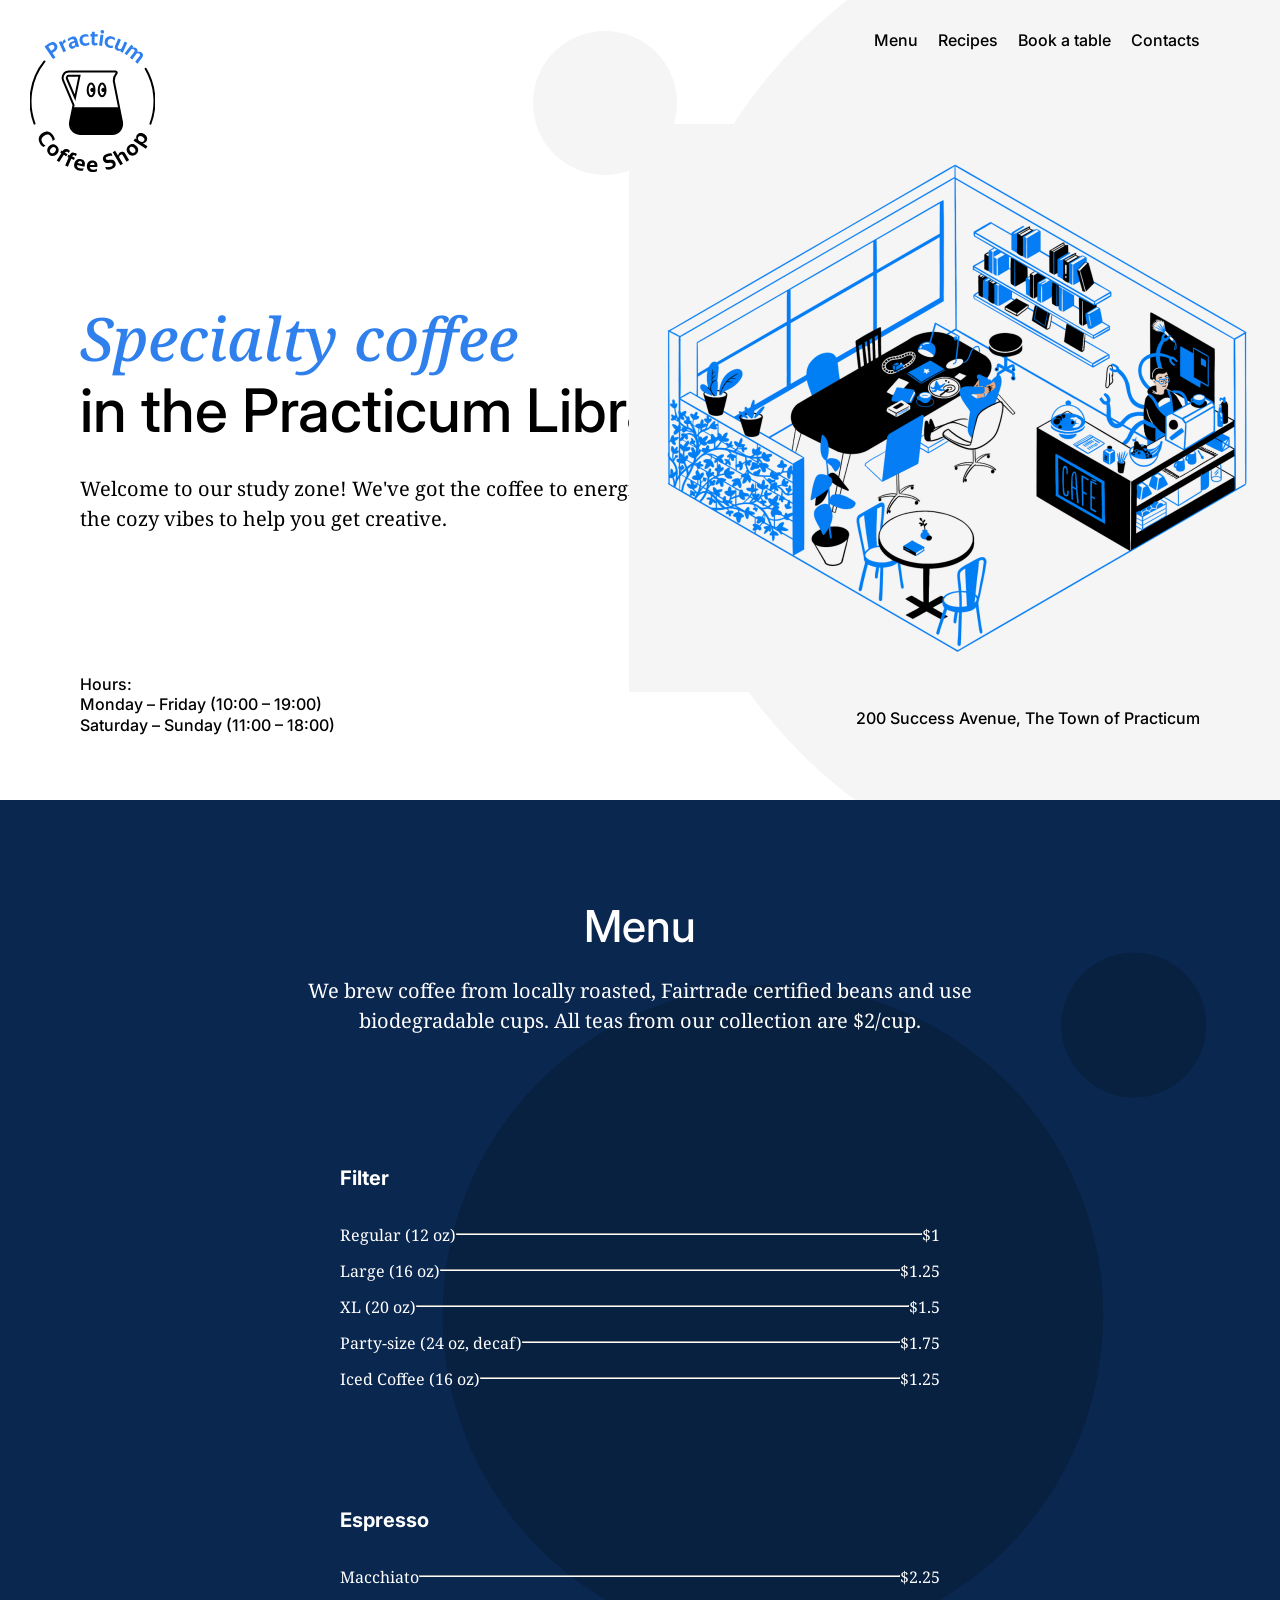
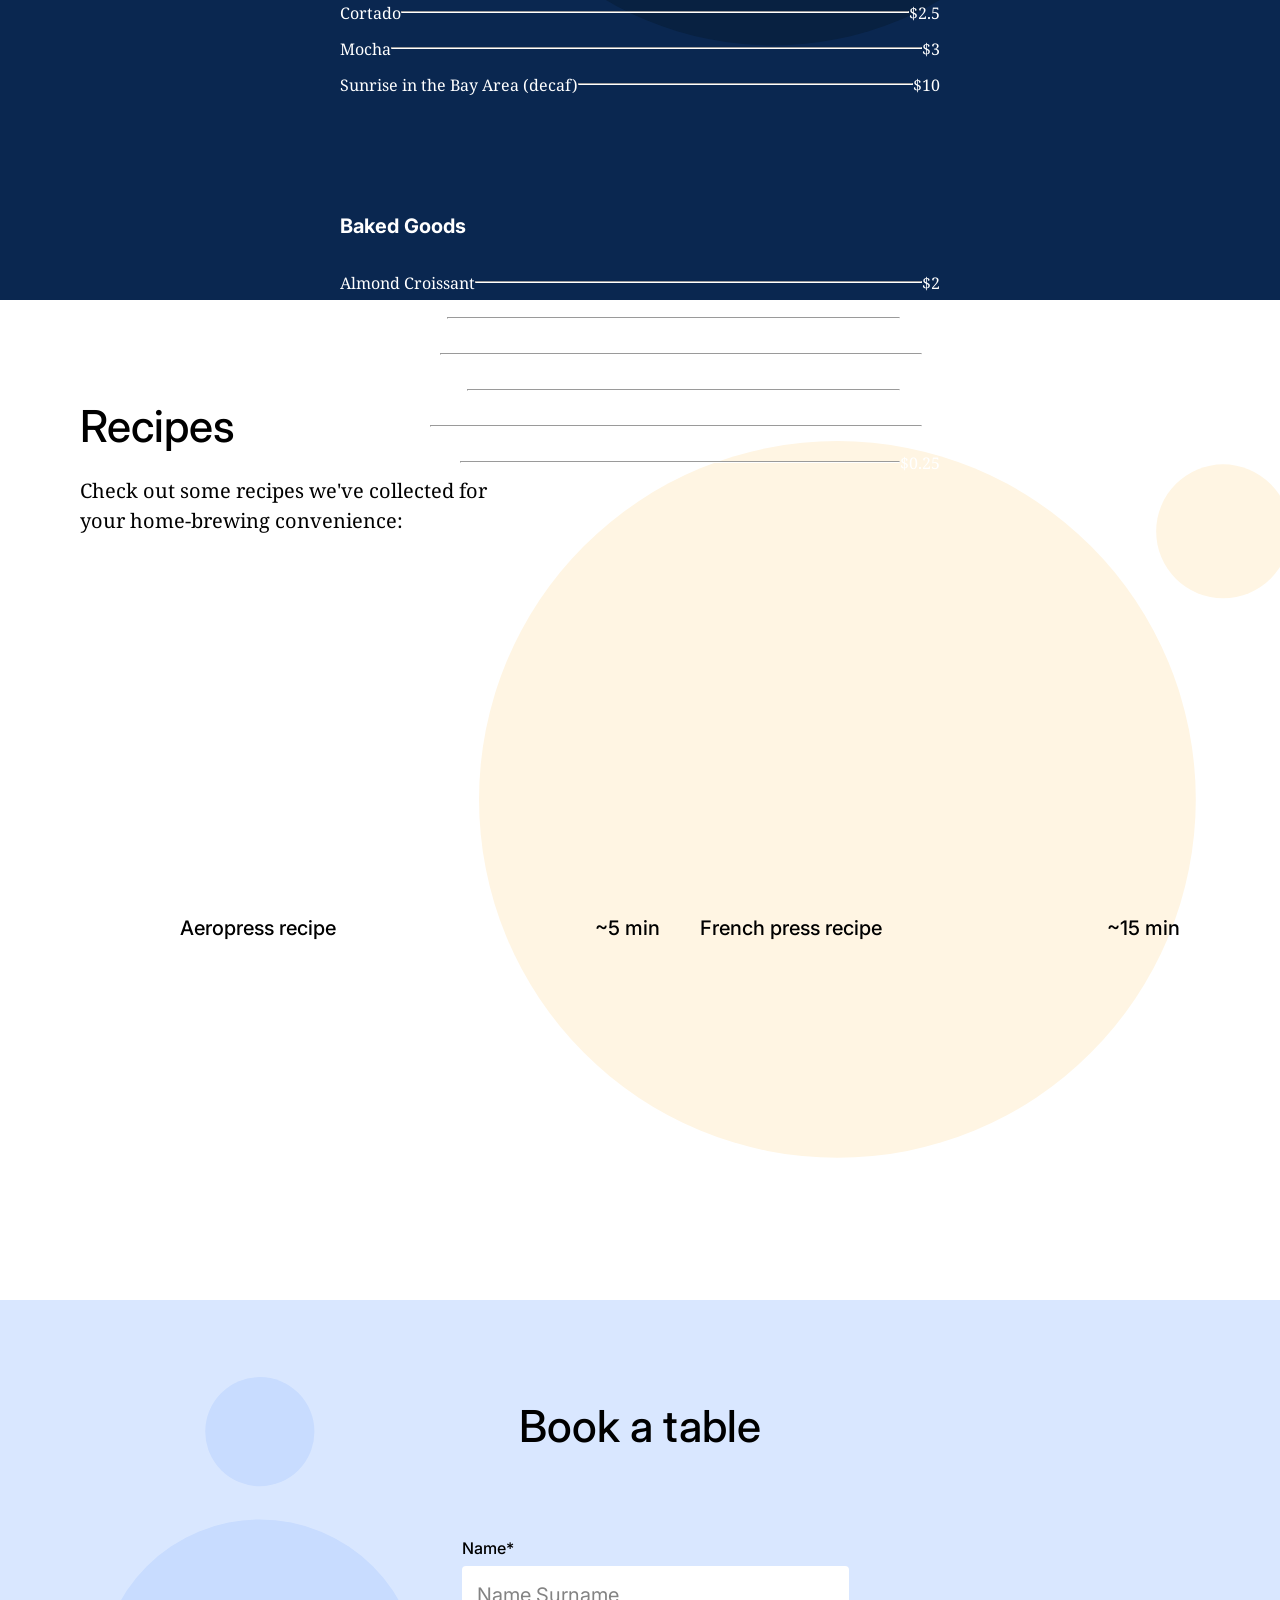
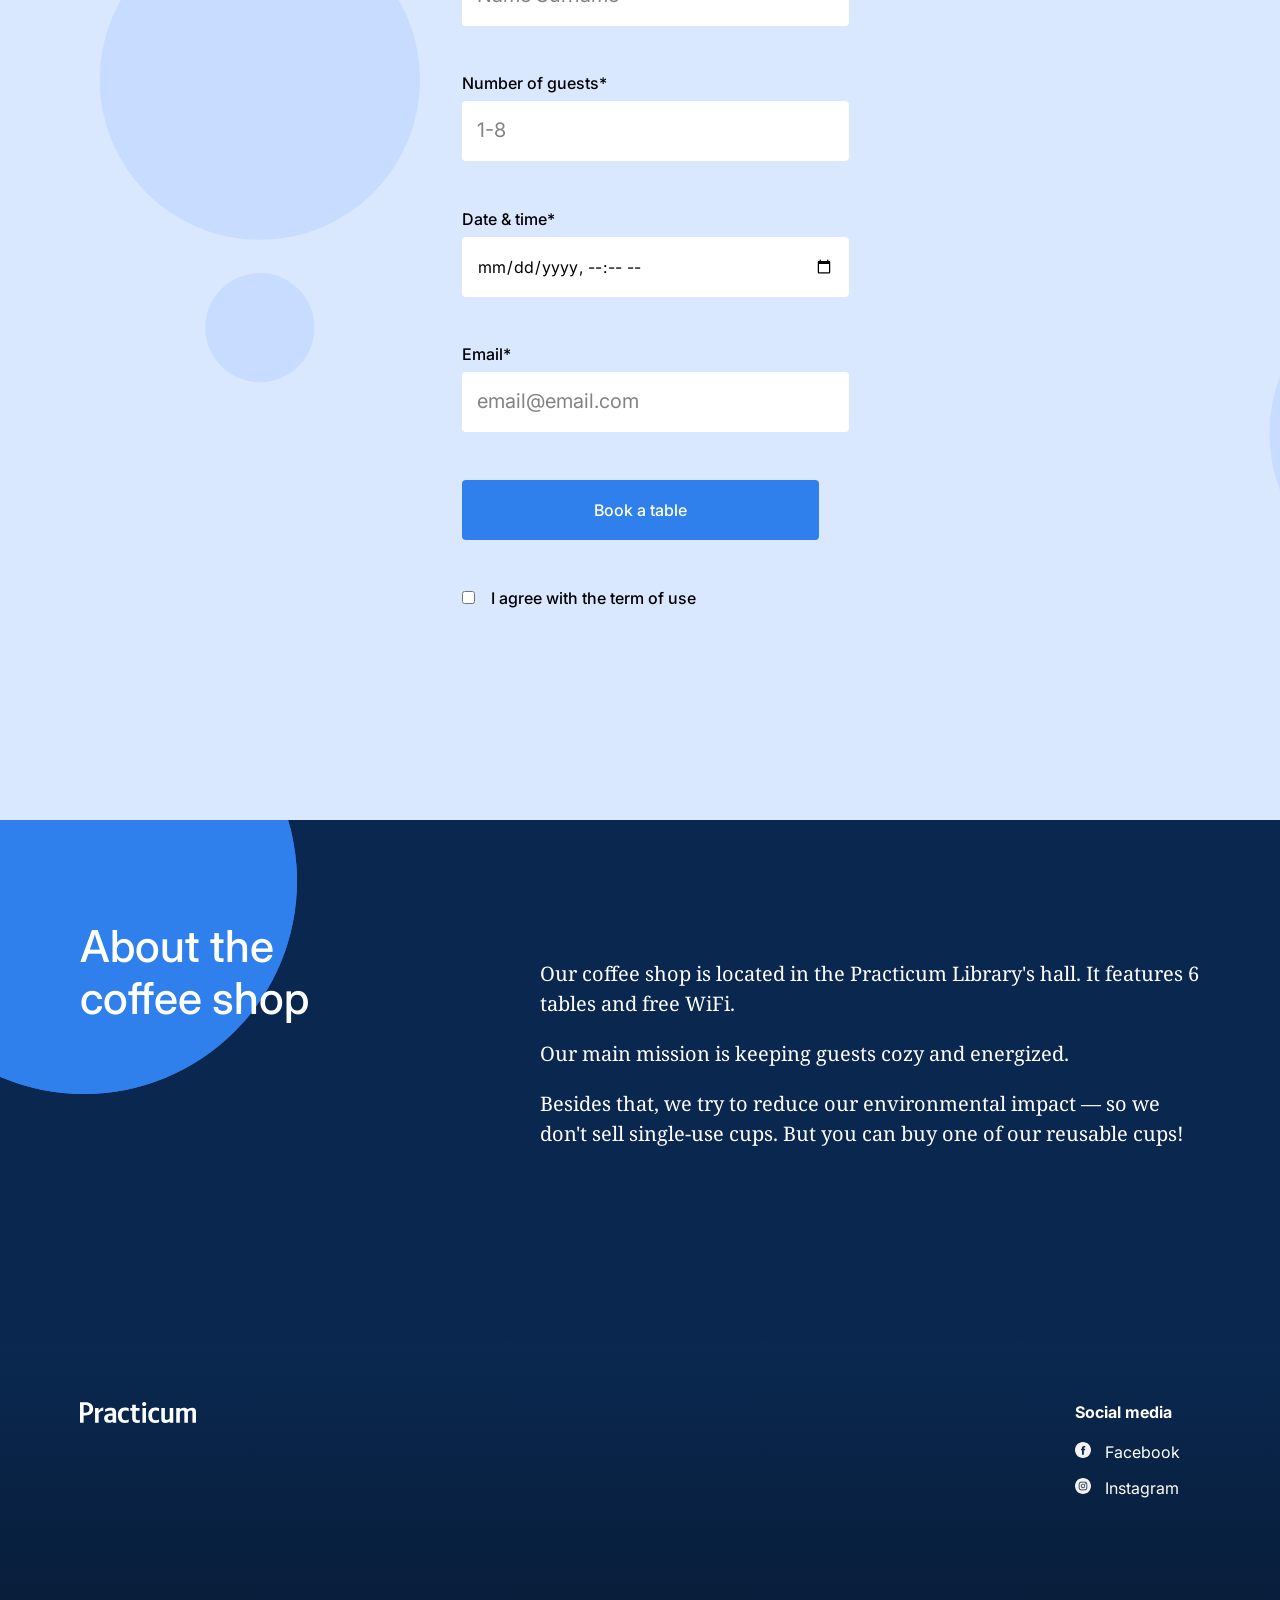
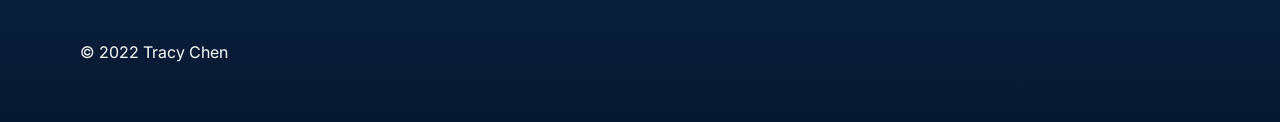
==== index.html @ e8cf5a83 "Re-aligned block elements" ====
<!DOCTYPE html>
<html lang="en">
    <head>
        <meta charset="UTF-8">
        <meta name="viewport" content="width=device-width, initial-scale=1.0">
        <meta name="description" content="">
        <meta name="author" content="Tracy Chen">
        <meta name="keywords" content="Coffee, Buy, Recipes, Menu, Booking">
        <title>Practicum Coffee Shop</title>
        <link rel="stylesheet" href="./pages/index.css">
        <link rel="favicon" href="./favicon.ico">
        <link rel="preconnect" href="https://fonts.googleapis.com"> 
        <link rel="preconnect" href="https://fonts.gstatic.com" crossorigin> 
        <link rel="stylesheet" href="https://fonts.googleapis.com/css2?family=Inter&display=swap">
        <link rel="stylesheet" href="https://fonts.googleapis.com/css2?family=Inter:wght@400;500&display=swap">
        <link rel="stylesheet" href="https://fonts.googleapis.com/css2?family=Inter:wght@400;500;700&display=swap">
        <link rel="stylesheet" href="https://fonts.googleapis.com/css2?family=Inter:wght@400;500;700&family=Noto+Serif&display=swap">
    </head>

    <body>
        <div class="page">
            <header class="header">
                <img
                  src="./images/logo_coffee_shop.svg"
                  alt="Practicum Coffee Shop Logo"
                  class="logo"
                >
                <nav class="nav">
                    <ul class="nav__links">
                        <li>
                            <a class="nav__link" href="#menu-section">Menu</a>
                        </li>
                        <li>
                            <a class="nav__link" href="#recipes-section">Recipes</a>
                        </li>
                        <li>
                            <a class="nav__link" href="#booking-section">Book a table</a>
                        </li>
                        <li>
                            <a class="nav__link" href="#contacts-section">Contacts</a>
                        </li>
                    </ul>
                </nav>
                <h1 class="header__title">
                    <span class="header__span-accent">Specialty coffee</span>
                    in the Practicum Library
                </h1>
                <p class="header__description">Welcome to our study zone! We've got the coffee to energize you and the cozy vibes to help you get creative.
                </p>
                <img
                  src="./images/inside_coffee_shop.png"
                  alt="Illustration 'Inside Coffee Shop'"
                  class="header__image"
                >
                <div class="header__paragraphs">
                    <div class="header__paragraph header__paragraph_content_hours">
                        <p>Hours:</p>
                        <p>Monday – Friday (10:00 – 19:00)</p>
                        <p>Saturday – Sunday (11:00 – 18:00)</p>
                    </div>
                    <div class="header__paragraph header__paragraph_content_address">
                        <p>
                            200 Success Avenue, The Town of Practicum
                        </p>
                    </div>
                </div>
            </header>

            <main class="content">
                <section class="menu" id="menu-section">
                    <div class="menu__title">
                        Menu
                    </div>
                    <div class="menu__subtitle">
                        We brew coffee from locally roasted, Fairtrade certified beans and use biodegradable cups. 
                        All teas from our collection are $2/cup.
                    </div>
                    <div class="menu__cards">
                        <div class="card">
                            <h4 class="card__title">Filter</h4>
                            <ul>
                                <li class="card__list-item">Regular (12 oz)<hr class="card__list-divider">$1</li>
                                <li class="card__list-item">Large (16 oz) <hr class="card__list-divider"> $1.25</li>
                                <li class="card__list-item">XL (20 oz) <hr class="card__list-divider"> $1.5</li>
                                <li class="card__list-item">Party-size (24 oz, decaf) <hr class="card__list-divider"> $1.75</li>
                                <li class="card__list-item">Iced Coffee (16 oz) <hr class="card__list-divider"> $1.25</li>
                            </ul>
                        </div>
                        <div class="card">
                            <div class="card__title">Espresso</div>
                            <ul>
                                <li class="card__list-item">Macchiato <hr class="card__list-divider"> $2.25</li>
                                <li class="card__list-item">Cortado <hr class="card__list-divider"> $2.5</li>
                                <li class="card__list-item">Mocha <hr class="card__list-divider"> $3</li>
                                <li class="card__list-item">Sunrise in the Bay Area (decaf) <hr class="card__list-divider"> $10</li>
                            </ul>
                        </div>
                        <div class="card">
                            <div class="card__title">Baked Goods</div>
                            <ul>
                                <li class="card__list-item">Almond Croissant <hr class="card__list-divider"> $2</li>
                                <li class="card__list-item">Banana Bread <hr class="card__list-divider"> $1.75</li>
                                <li class="card__list-item">Key Lime Pie <hr class="card__list-divider"> $3</li>
                                <li class="card__list-item">Blue Velvet Cake <hr class="card__list-divider"> $3.75</li>
                                <li class="card__list-item">Web Cookie <hr class="card__list-divider"> $2</li>
                                <li class="card__list-item">Fresh Bug’uette <hr class="card__list-divider"> $0.25</li>
                            </ul>
                        </div>
                    </div>
                </section>

                <section class="recipes" id="recipes-section">
                    <div class="recipes__title">
                        Recipes
                    </div>
                    <div class="recipes__subtitle">
                        Check out some recipes we've collected for your home-brewing convenience:
                    </div>
                    <div class="recipes__videos">
                        <div class="recipes__iframe">
                            <iframe width="480" height="273" src="https://www.youtube.com/embed/j6VlT_jUVPc" title="YouTube video player" allow="accelerometer; autoplay; clipboard-write; encrypted-media; gyroscope; picture-in-picture" allowfullscreen></iframe> 
                            <h3 class="recipes__video-caption">
                                <span>Aeropress recipe</span>
                                <span>~5 min</span>
                            </h3>
                        </div>
                        <div class="recipes__iframe">
                            <iframe width="480" height="273" src="https://www.youtube.com/embed/st571DYYTR8" title="YouTube video player" allow="accelerometer; autoplay; clipboard-write; encrypted-media; gyroscope; picture-in-picture" allowfullscreen></iframe>
                            <h3 class="recipes__video-caption">
                                <span>French press recipe</span>
                                <span>~15 min</span>
                            </h3>
                        </div>
                    </div>
                </section>

                <section class="reservation" id="booking-section">
                    <div class="reservation__title">
                        Book a table
                    </div>
                    <div class="reservation__form">
                        <form class="form">
                            <fieldset class="form__fieldset">
                                <label for="name" class="form__label">Name*</label>
                                <input 
                                type="text" 
                                class="form__input"
                                placeholder="Name Surname"
                                id="name"
                                required
                                >
                            </fieldset>
                            <fieldset class="form__fieldset">
                                <label for="number-of-guests" class="form__label">Number of guests*</label>
                                <input
                                type="number" 
                                class="form__input"
                                placeholder="1-8"
                                id="number-of-guests"
                                min="1"
                                max="8"
                                required
                                >
                            </fieldset>
                            <fieldset class="form__fieldset">
                                <label for="datetime" class="form__label">Date & time*</label>
                                <input 
                                type="datetime-local" 
                                class="form__input"
                                id="datetime" 
                                required
                                >
                            </fieldset>    
                            <fieldset class="form__fieldset">
                                <label for="email" class="form__label">Email*</label>
                                <input 
                                type="email" 
                                class="form__input"
                                placeholder="email@email.com"
                                id="email" 
                                required
                                >
                            </fieldset>   
                            <fieldset class="form__fieldset">
                                <button 
                                type="submit" class="form__button">Book a table</button>
                            </fieldset>
                            <fieldset class="form__fieldset">
                                <input 
                                type="checkbox"
                                class="form__checkbox"
                                name="agree-to-t&c"
                                id="agree-to-t&c"
                                >
                                <label for="agree-to-t&c" class="form__label">I agree with the term of use</label>
                            </fieldset>
                        </form>
                    </div>
                </section>

                <section class="about" id="contacts-section">
                    <div class="about__title">
                        About the coffee shop
                    </div>
                    <div class="about__content">
                        <p class="about__paragraph">
                            Our coffee shop is located in the Practicum Library's hall. It features 6 tables and free WiFi.
                        </p>
                        <p class="about__paragraph">
                            Our main mission is keeping guests cozy and energized.
                        </p>
                        <p class="about__paragraph">
                            Besides that, we try to reduce our environmental impact — so we don't sell single-use cups. But you can buy one of our reusable cups!
                        </p>
                    </div>
                    <div class="about__circle"></div>
                    <div class="about__circle about__circle_animation_blurred"></div>
                </section>
            </main>
            <footer class="footer">
                <div class="footer__content">
                    <div class="footer__columns">
                        <div class="footer__column">
                            <img
                              src="./images/practicum_logo.svg"
                              alt="Practicum logo"
                              class="footer__logo"
                            >
                        </div>
                        <div class="footer__column footer__column_content_social">
                          <h4 class="footer__column-heading">Social media</h4>
                          <ul class="footer__list">
                            <li class="footer__list-item">
                              <a class="footer__column-link" href="#">
                                <img
                                  src="./images/facebook_white.svg"
                                  alt="Facebook logo"
                                  class="footer__social-icon"
                                >
                                Facebook
                              </a>
                            </li>
                            <li class="footer__list-item">
                              <a class="footer__column-link" href="#">
                                <img
                                  src="./images/instagram_white.svg"
                                  alt="Instagram logo"
                                  class="footer__social-icon"
                                >
                                Instagram
                              </a>
                            </li>
                          </ul>
                        </div>
                      </div>
                    <p class="footer__copyright">© 2022 Tracy Chen</p>
                </div>
            </footer>
        </div>
    </body>
</html>
---- pages/index.css ----
@import url("normalize.css");
@import url("../blocks/pages.css");
@import url("../blocks/header.css");
@import url("../blocks/footer.css");
@import url("../blocks/menu.css");
@import url("../blocks/recipes.css");
@import url("../blocks/reservation.css");
@import url("../blocks/about.css");
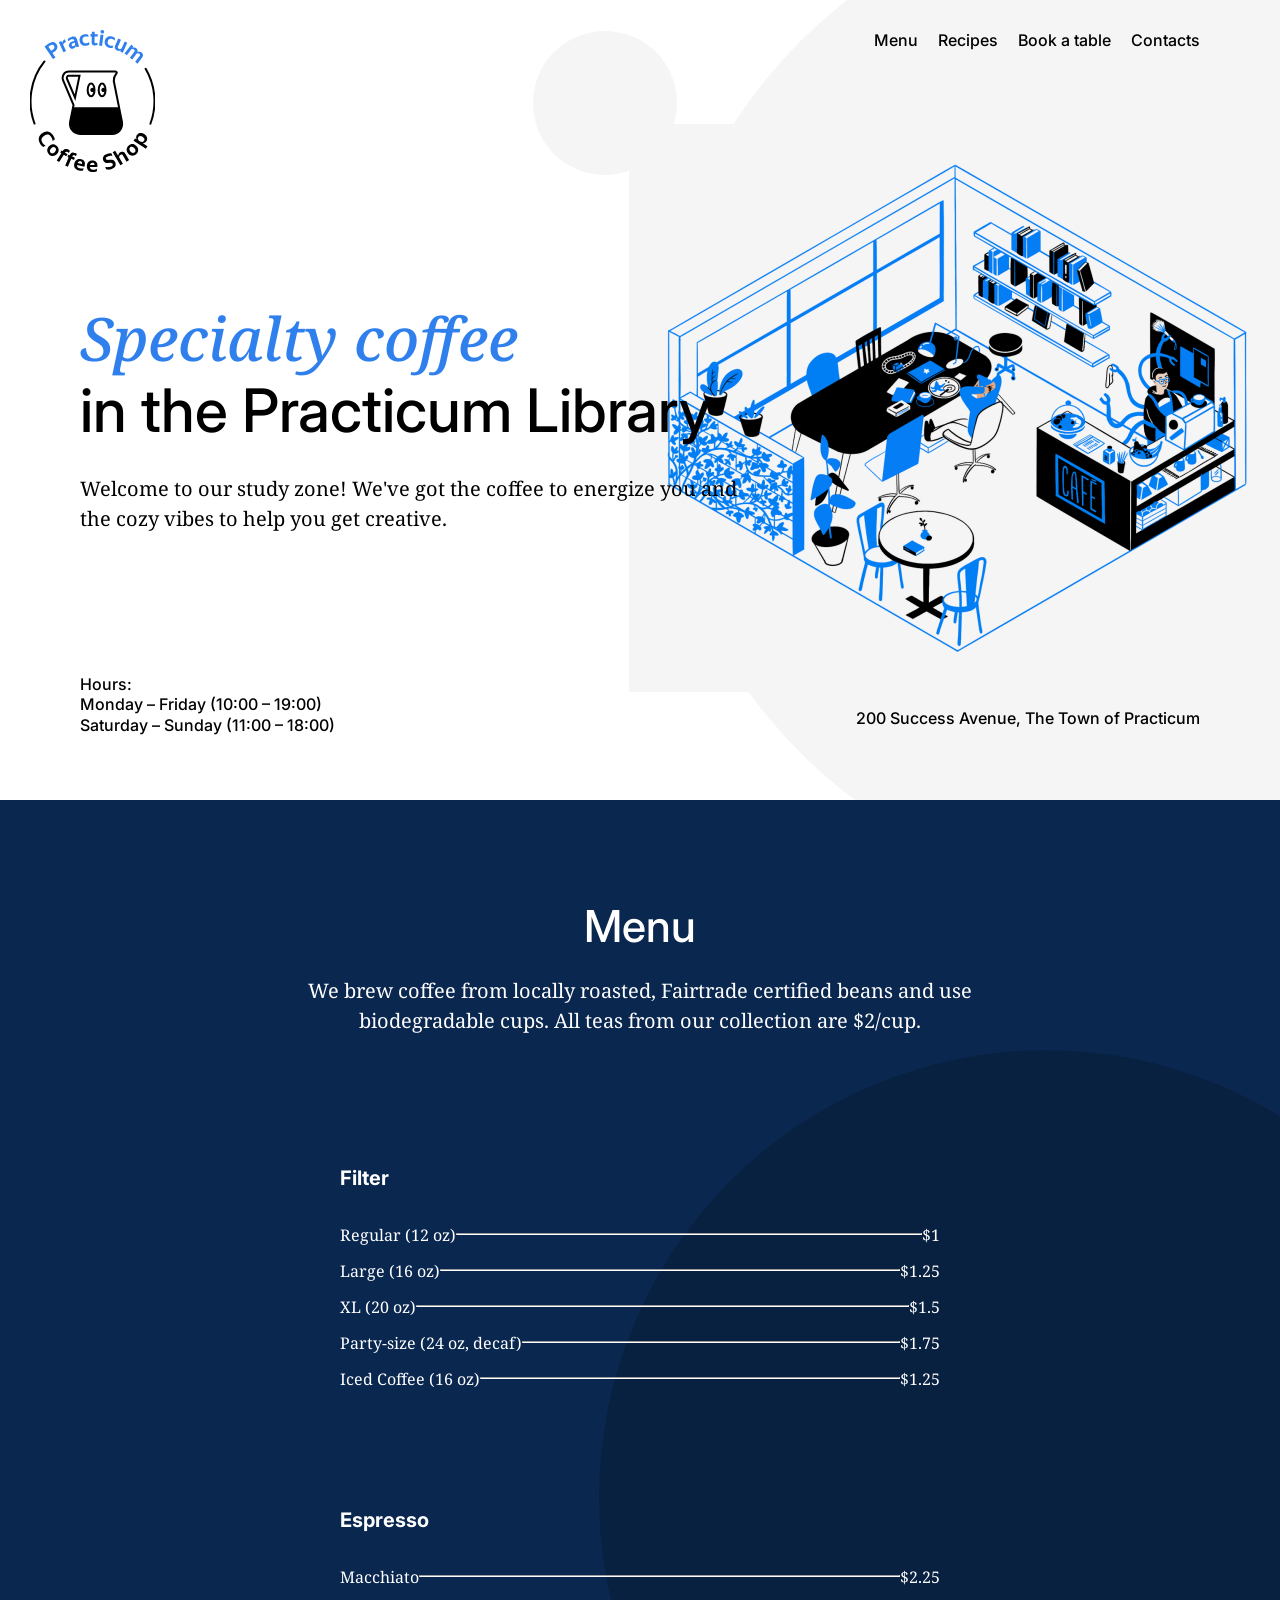
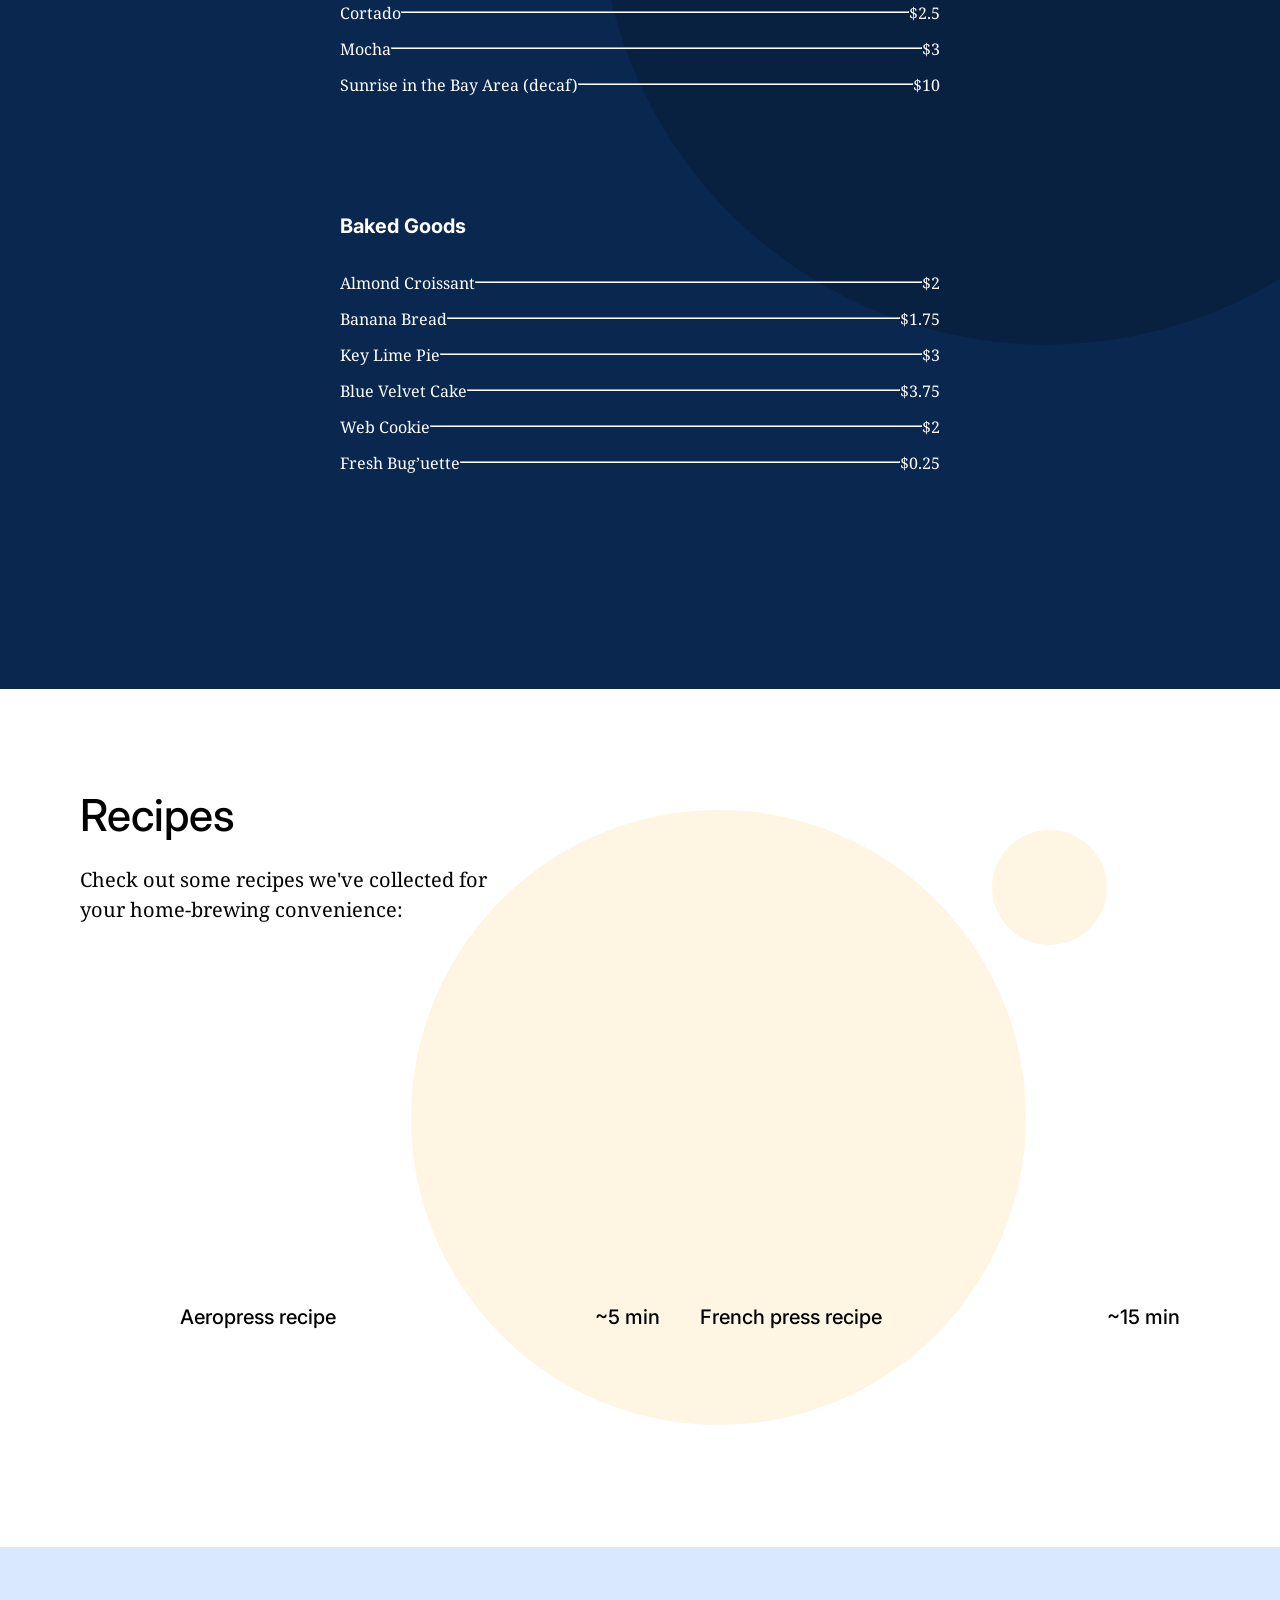
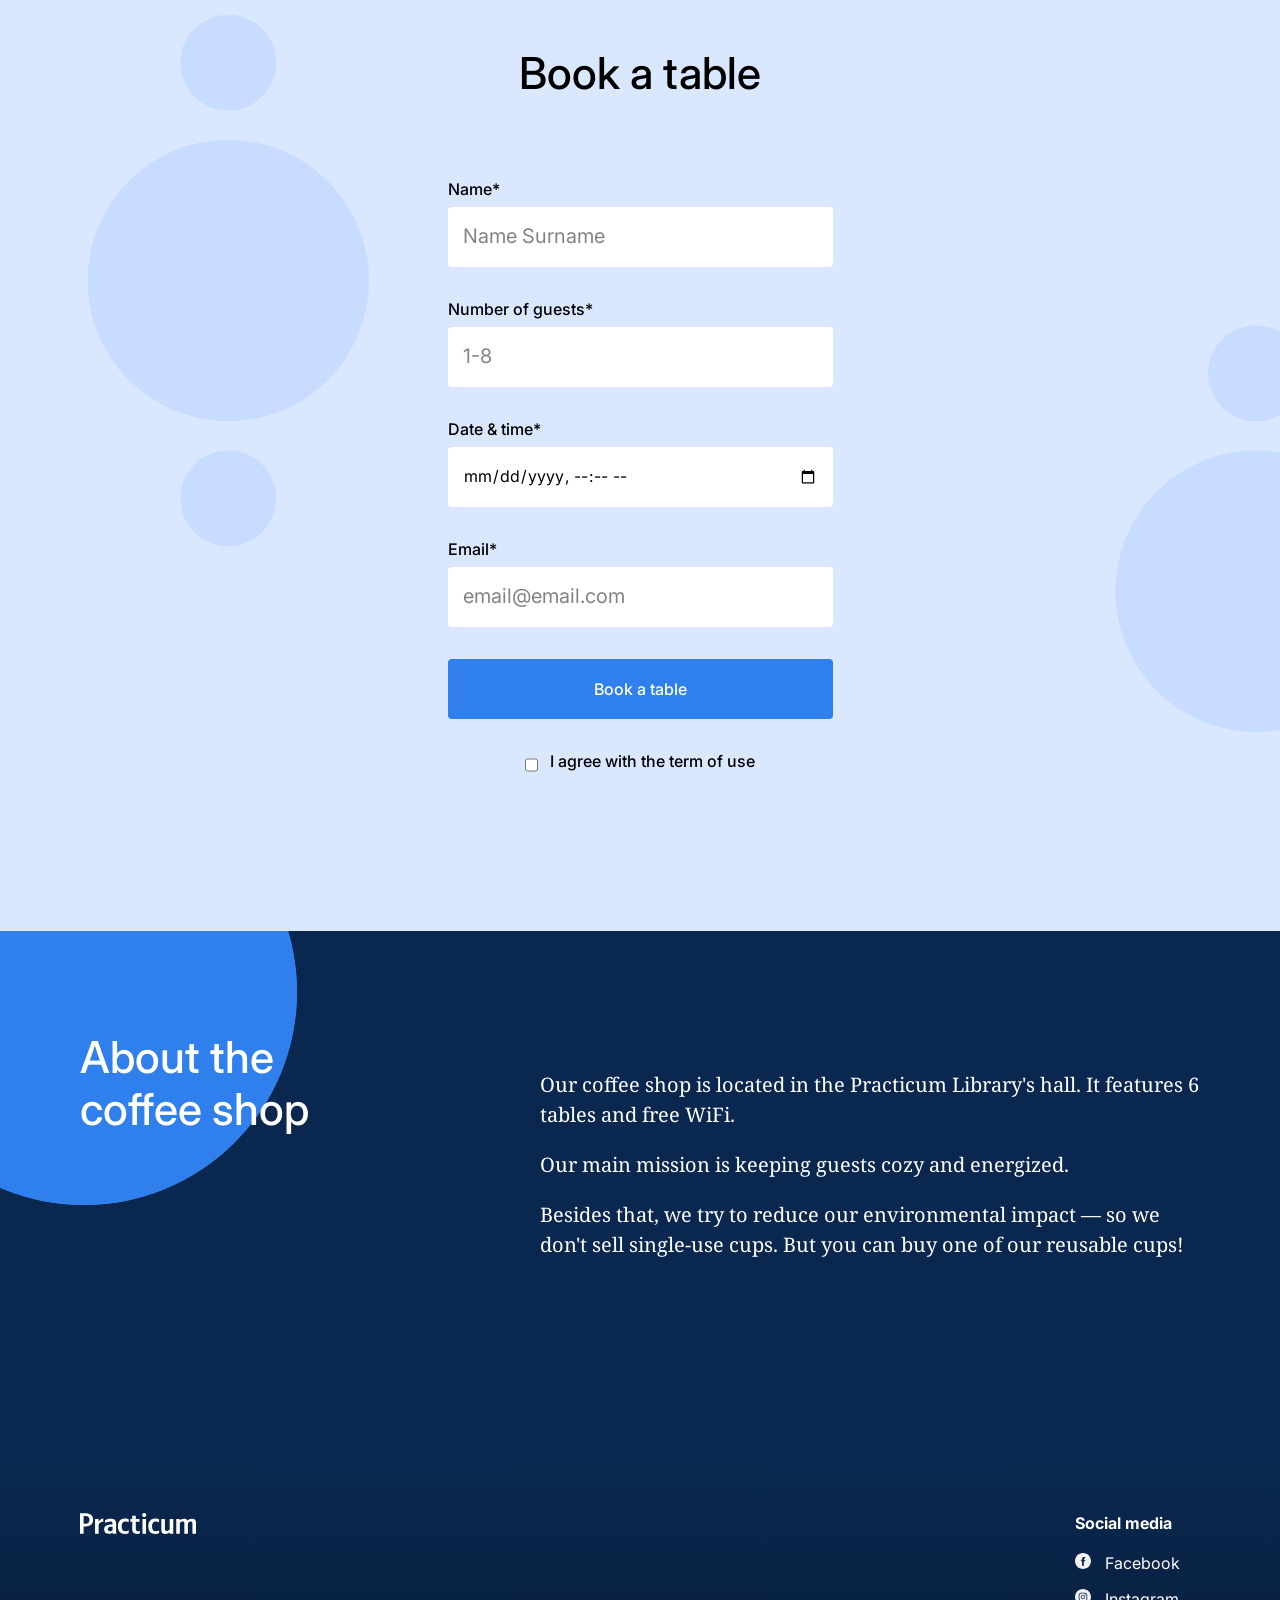
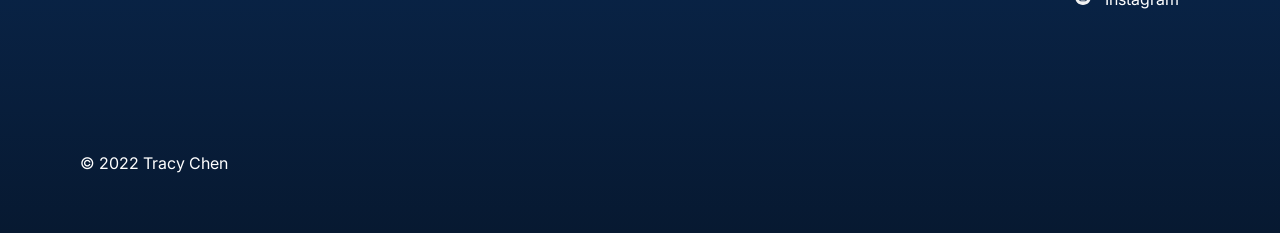
==== commit 911204b4: "Set flex direction for T&Cs form field" ====
--- a/index.html
+++ b/index.html
@@ -185,7 +185,7 @@
                                 <button 
                                 type="submit" class="form__button">Book a table</button>
                             </fieldset>
-                            <fieldset class="form__fieldset">
+                            <fieldset class="form__fieldset form__fieldset_terms-conditions">
                                 <input 
                                 type="checkbox"
                                 class="form__checkbox"
--- a/pages/index.css
+++ b/pages/index.css
@@ -1,8 +1,12 @@
-@import url("normalize.css");
+@import url("../vendor/normalize.css");
 @import url("../blocks/pages.css");
 @import url("../blocks/header.css");
+@import url("../blocks/logo.css");
+@import url("../blocks/nav.css");
 @import url("../blocks/footer.css");
 @import url("../blocks/menu.css");
+@import url("../blocks/card.css");
 @import url("../blocks/recipes.css");
 @import url("../blocks/reservation.css");
-@import url("../blocks/about.css");+@import url("../blocks/form.css");
+@import url("../blocks/about.css"); 
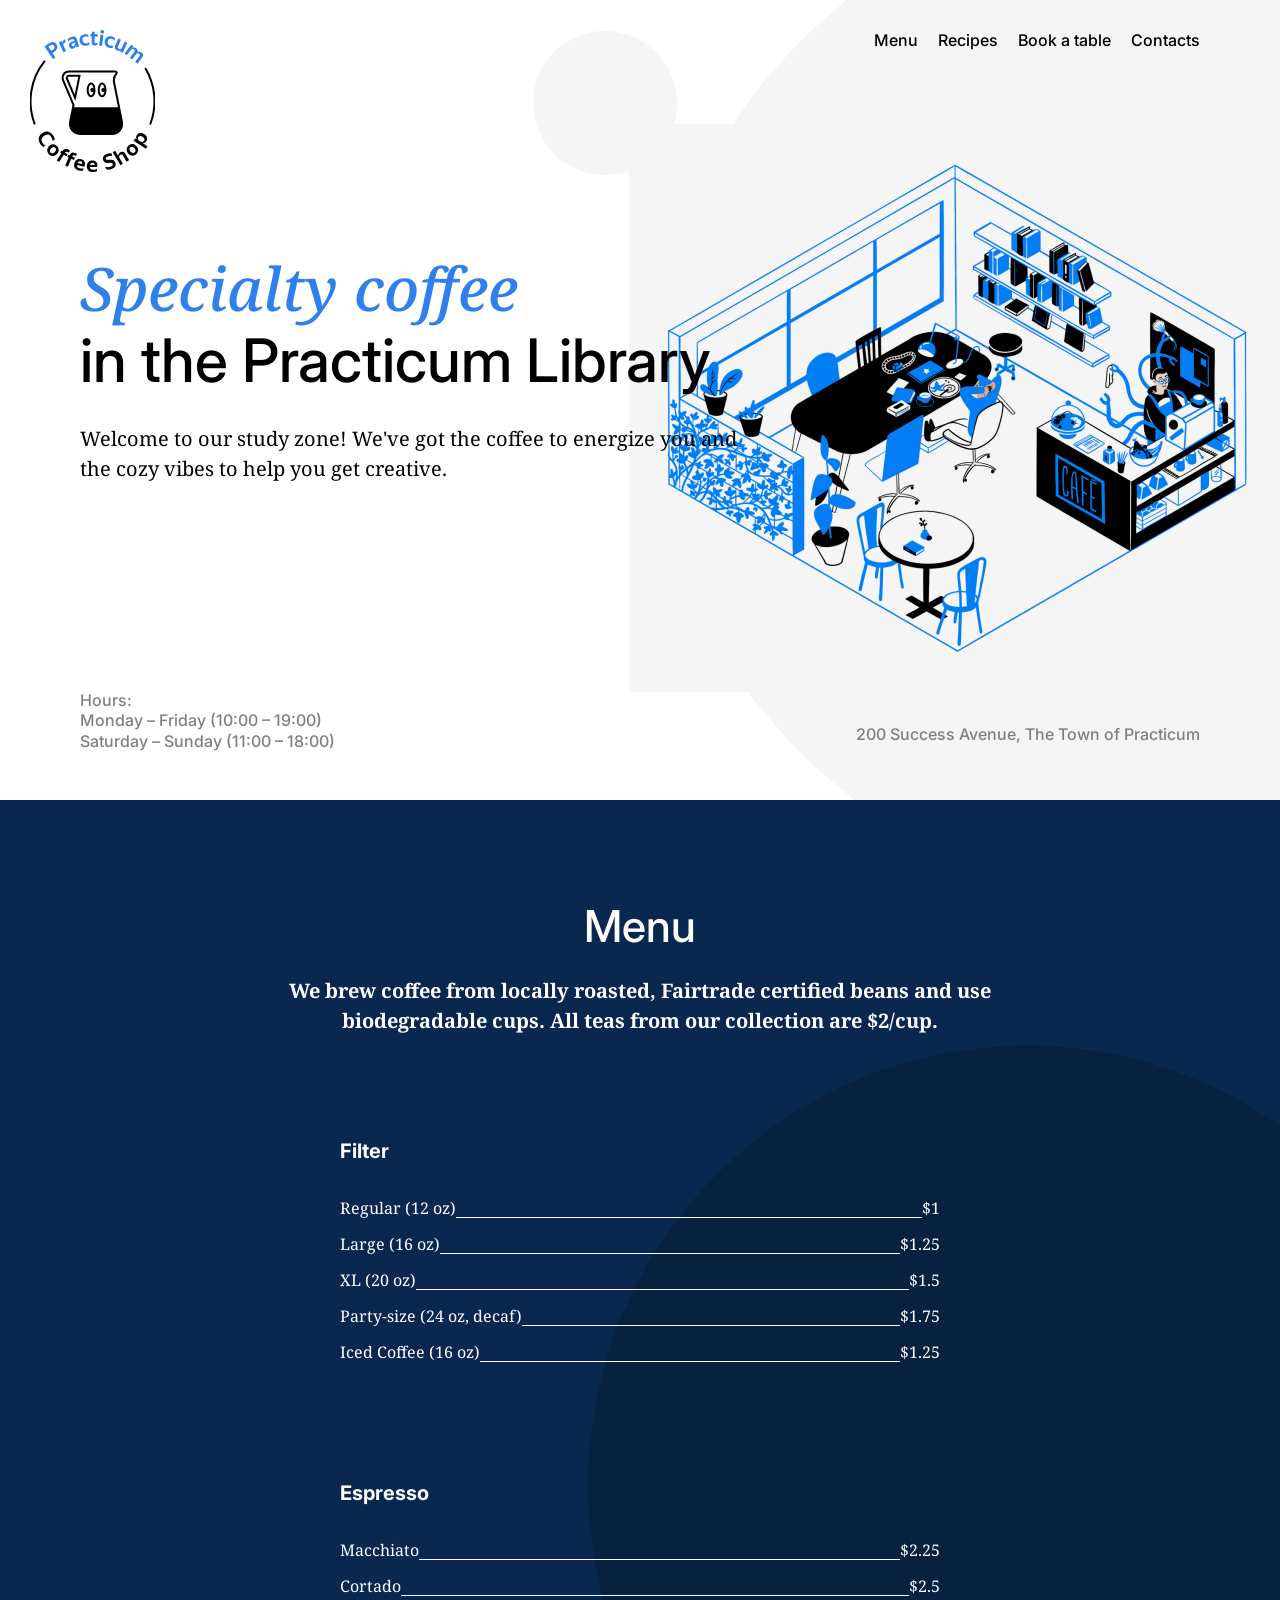
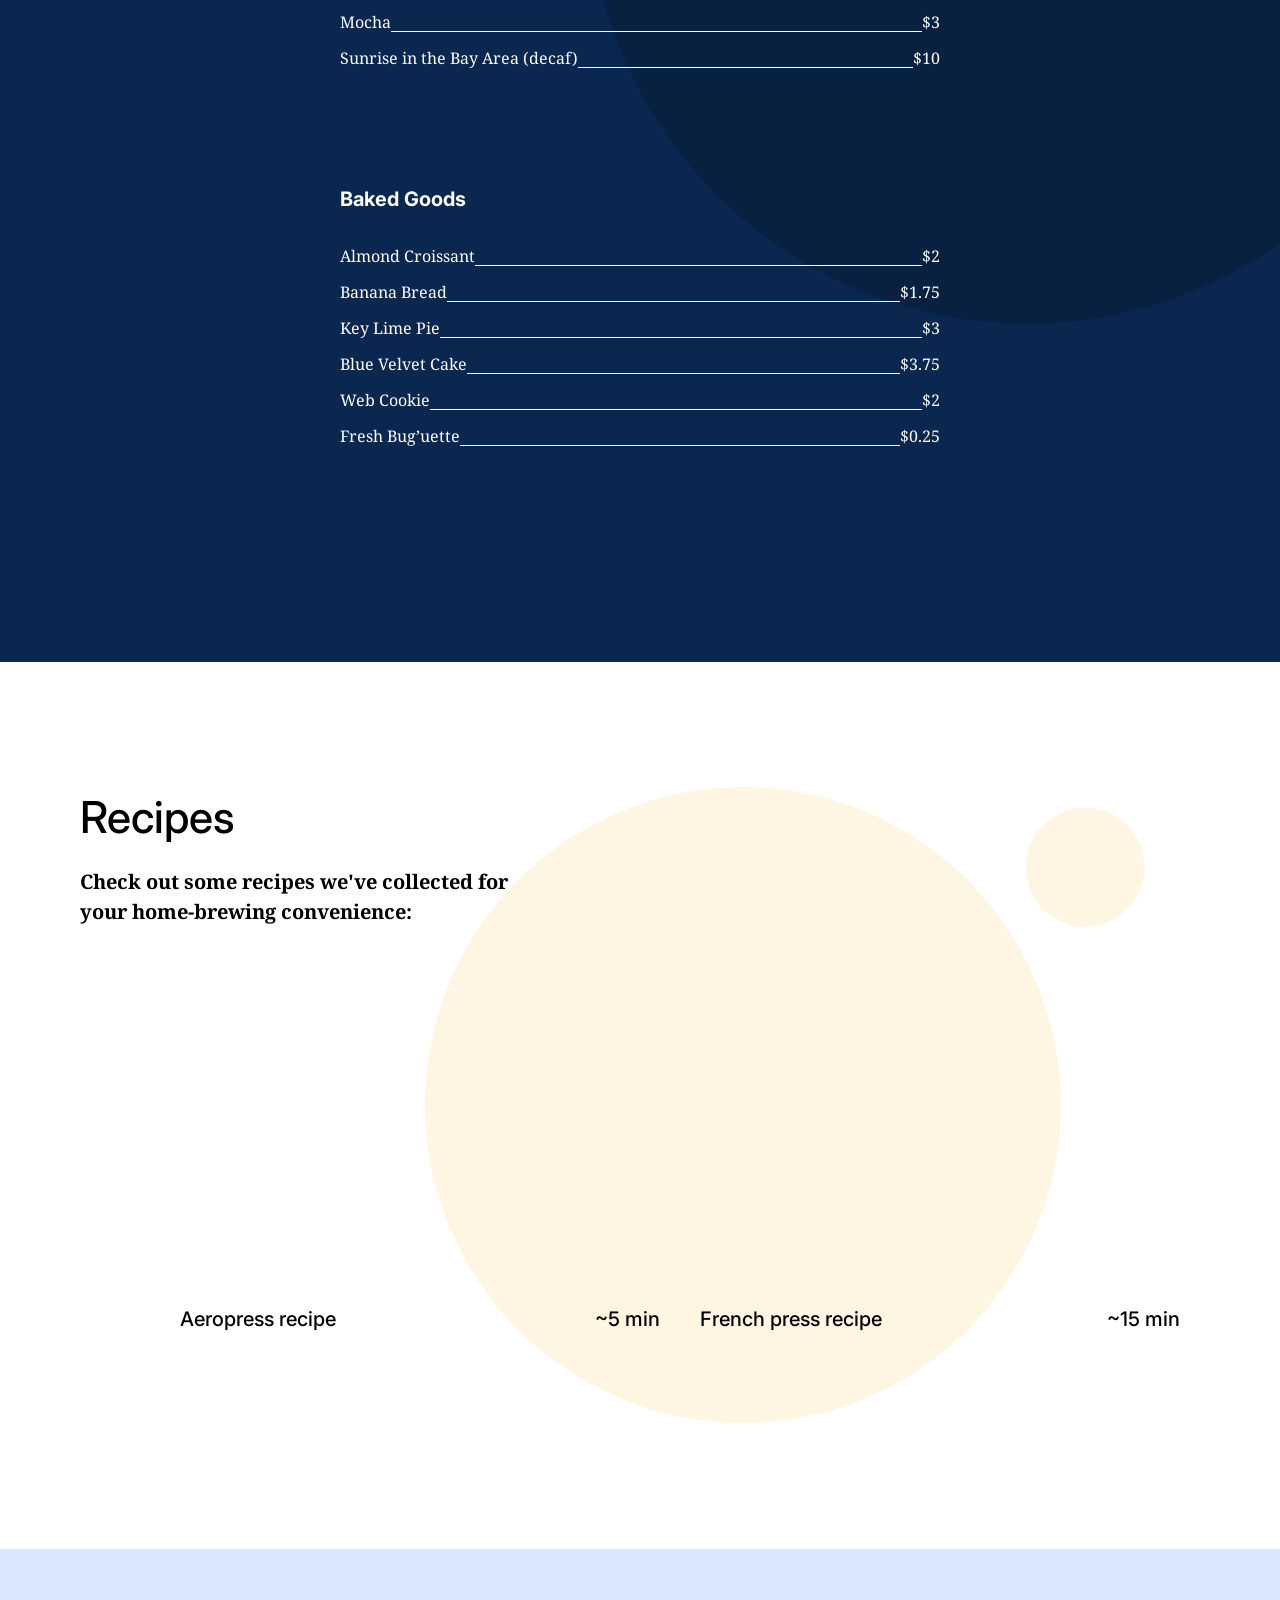
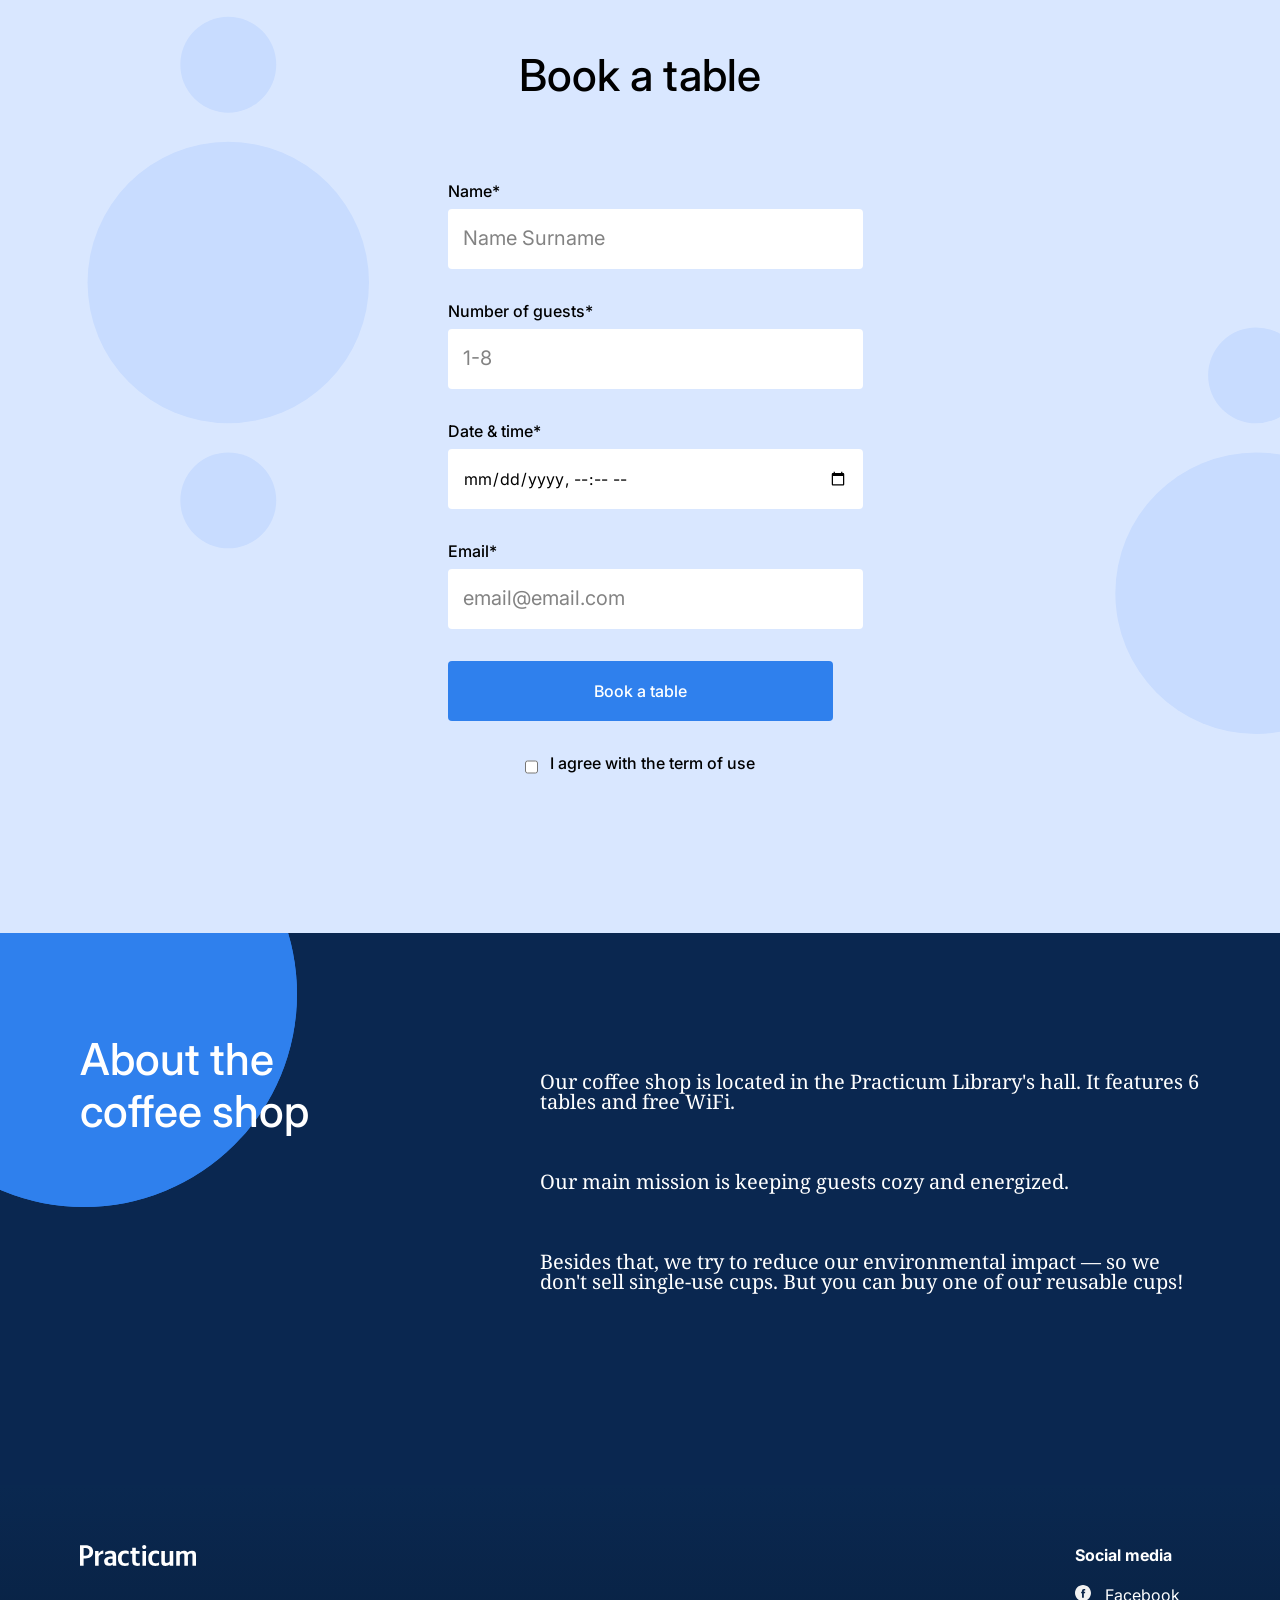
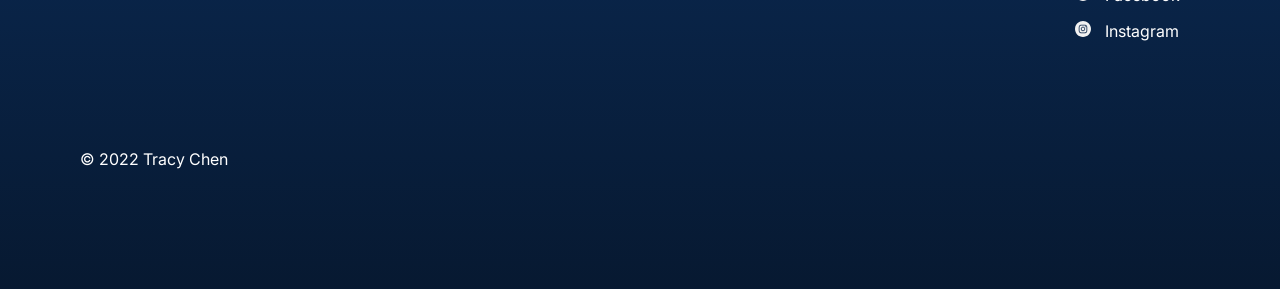
==== commit 40b4e23b: "Fixed class names and selectors issues" ====
--- a/index.html
+++ b/index.html
@@ -68,64 +68,64 @@
 
             <main class="content">
                 <section class="menu" id="menu-section">
-                    <div class="menu__title">
+                    <h1 class="menu__title">
                         Menu
-                    </div>
-                    <div class="menu__subtitle">
+                    </h1>
+                    <h2 class="menu__subtitle">
                         We brew coffee from locally roasted, Fairtrade certified beans and use biodegradable cups. 
                         All teas from our collection are $2/cup.
-                    </div>
+                    </h2>
                     <div class="menu__cards">
                         <div class="card">
                             <h4 class="card__title">Filter</h4>
-                            <ul>
-                                <li class="card__list-item">Regular (12 oz)<hr class="card__list-divider">$1</li>
-                                <li class="card__list-item">Large (16 oz) <hr class="card__list-divider"> $1.25</li>
-                                <li class="card__list-item">XL (20 oz) <hr class="card__list-divider"> $1.5</li>
-                                <li class="card__list-item">Party-size (24 oz, decaf) <hr class="card__list-divider"> $1.75</li>
-                                <li class="card__list-item">Iced Coffee (16 oz) <hr class="card__list-divider"> $1.25</li>
+                            <ul class="card__list">
+                                <li class="card__list-item">Regular (12 oz)<span class="card__list-divider"></span>$1</li>
+                                <li class="card__list-item">Large (16 oz) <span class="card__list-divider"></span>$1.25</li>
+                                <li class="card__list-item">XL (20 oz) <span class="card__list-divider"></span>$1.5</li>
+                                <li class="card__list-item">Party-size (24 oz, decaf) <span class="card__list-divider"></span>$1.75</li>
+                                <li class="card__list-item">Iced Coffee (16 oz) <span class="card__list-divider"></span>$1.25</li>
                             </ul>
                         </div>
                         <div class="card">
                             <div class="card__title">Espresso</div>
-                            <ul>
-                                <li class="card__list-item">Macchiato <hr class="card__list-divider"> $2.25</li>
-                                <li class="card__list-item">Cortado <hr class="card__list-divider"> $2.5</li>
-                                <li class="card__list-item">Mocha <hr class="card__list-divider"> $3</li>
-                                <li class="card__list-item">Sunrise in the Bay Area (decaf) <hr class="card__list-divider"> $10</li>
+                            <ul class="card__list">
+                                <li class="card__list-item">Macchiato <span class="card__list-divider"></span>$2.25</li>
+                                <li class="card__list-item">Cortado <span class="card__list-divider"></span>$2.5</li>
+                                <li class="card__list-item">Mocha <span class="card__list-divider"></span>$3</li>
+                                <li class="card__list-item">Sunrise in the Bay Area (decaf) <span class="card__list-divider"></span>$10</li>
                             </ul>
                         </div>
                         <div class="card">
                             <div class="card__title">Baked Goods</div>
-                            <ul>
-                                <li class="card__list-item">Almond Croissant <hr class="card__list-divider"> $2</li>
-                                <li class="card__list-item">Banana Bread <hr class="card__list-divider"> $1.75</li>
-                                <li class="card__list-item">Key Lime Pie <hr class="card__list-divider"> $3</li>
-                                <li class="card__list-item">Blue Velvet Cake <hr class="card__list-divider"> $3.75</li>
-                                <li class="card__list-item">Web Cookie <hr class="card__list-divider"> $2</li>
-                                <li class="card__list-item">Fresh Bug’uette <hr class="card__list-divider"> $0.25</li>
+                            <ul class="card__list">
+                                <li class="card__list-item">Almond Croissant <span class="card__list-divider"></span>$2</li>
+                                <li class="card__list-item">Banana Bread <span class="card__list-divider"></span>$1.75</li>
+                                <li class="card__list-item">Key Lime Pie <span class="card__list-divider"></span>$3</li>
+                                <li class="card__list-item">Blue Velvet Cake <span class="card__list-divider"></span>$3.75</li>
+                                <li class="card__list-item">Web Cookie <span class="card__list-divider"></span>$2</li>
+                                <li class="card__list-item">Fresh Bug’uette <span class="card__list-divider"></span>$0.25</li>
                             </ul>
                         </div>
                     </div>
                 </section>
 
                 <section class="recipes" id="recipes-section">
-                    <div class="recipes__title">
+                    <h1 class="recipes__title">
                         Recipes
-                    </div>
-                    <div class="recipes__subtitle">
+                    </h1>
+                    <h2 class="recipes__subtitle">
                         Check out some recipes we've collected for your home-brewing convenience:
-                    </div>
+                    </h2>
                     <div class="recipes__videos">
                         <div class="recipes__iframe">
-                            <iframe width="480" height="273" src="https://www.youtube.com/embed/j6VlT_jUVPc" title="YouTube video player" allow="accelerometer; autoplay; clipboard-write; encrypted-media; gyroscope; picture-in-picture" allowfullscreen></iframe> 
+                            <iframe class="recipes__iframe_video" src="https://www.youtube.com/embed/j6VlT_jUVPc" title="YouTube video player" allow="accelerometer; autoplay; clipboard-write; encrypted-media; gyroscope; picture-in-picture" allowfullscreen></iframe> 
                             <h3 class="recipes__video-caption">
                                 <span>Aeropress recipe</span>
                                 <span>~5 min</span>
                             </h3>
                         </div>
                         <div class="recipes__iframe">
-                            <iframe width="480" height="273" src="https://www.youtube.com/embed/st571DYYTR8" title="YouTube video player" allow="accelerometer; autoplay; clipboard-write; encrypted-media; gyroscope; picture-in-picture" allowfullscreen></iframe>
+                            <iframe class="recipes__iframe_video" src="https://www.youtube.com/embed/st571DYYTR8" title="YouTube video player" allow="accelerometer; autoplay; clipboard-write; encrypted-media; gyroscope; picture-in-picture" allowfullscreen></iframe>
                             <h3 class="recipes__video-caption">
                                 <span>French press recipe</span>
                                 <span>~15 min</span>
@@ -135,73 +135,71 @@
                 </section>
 
                 <section class="reservation" id="booking-section">
-                    <div class="reservation__title">
+                    <h1 class="reservation__title">
                         Book a table
-                    </div>
-                    <div class="reservation__form">
-                        <form class="form">
-                            <fieldset class="form__fieldset">
-                                <label for="name" class="form__label">Name*</label>
-                                <input 
-                                type="text" 
-                                class="form__input"
-                                placeholder="Name Surname"
-                                id="name"
-                                required
-                                >
-                            </fieldset>
-                            <fieldset class="form__fieldset">
-                                <label for="number-of-guests" class="form__label">Number of guests*</label>
-                                <input
-                                type="number" 
-                                class="form__input"
-                                placeholder="1-8"
-                                id="number-of-guests"
-                                min="1"
-                                max="8"
-                                required
-                                >
-                            </fieldset>
-                            <fieldset class="form__fieldset">
-                                <label for="datetime" class="form__label">Date & time*</label>
-                                <input 
-                                type="datetime-local" 
-                                class="form__input"
-                                id="datetime" 
-                                required
-                                >
-                            </fieldset>    
-                            <fieldset class="form__fieldset">
-                                <label for="email" class="form__label">Email*</label>
-                                <input 
-                                type="email" 
-                                class="form__input"
-                                placeholder="email@email.com"
-                                id="email" 
-                                required
-                                >
-                            </fieldset>   
-                            <fieldset class="form__fieldset">
-                                <button 
-                                type="submit" class="form__button">Book a table</button>
-                            </fieldset>
-                            <fieldset class="form__fieldset form__fieldset_terms-conditions">
-                                <input 
-                                type="checkbox"
-                                class="form__checkbox"
-                                name="agree-to-t&c"
-                                id="agree-to-t&c"
-                                >
-                                <label for="agree-to-t&c" class="form__label">I agree with the term of use</label>
-                            </fieldset>
-                        </form>
-                    </div>
+                    </h1>
+                    <form class="reservation__form">
+                        <fieldset class="form__fieldset">
+                            <label for="name" class="form__label">Name*</label>
+                            <input 
+                            type="text" 
+                            class="form__input"
+                            placeholder="Name Surname"
+                            id="name"
+                            required
+                            >
+                        </fieldset>
+                        <fieldset class="form__fieldset">
+                            <label for="number-of-guests" class="form__label">Number of guests*</label>
+                            <input
+                            type="number" 
+                            class="form__input"
+                            placeholder="1-8"
+                            id="number-of-guests"
+                            min="1"
+                            max="8"
+                            required
+                            >
+                        </fieldset>
+                        <fieldset class="form__fieldset">
+                            <label for="datetime" class="form__label">Date & time*</label>
+                            <input 
+                            type="datetime-local" 
+                            class="form__input"
+                            id="datetime" 
+                            required
+                            >
+                        </fieldset>    
+                        <fieldset class="form__fieldset">
+                            <label for="email" class="form__label">Email*</label>
+                            <input 
+                            type="email" 
+                            class="form__input"
+                            placeholder="email@email.com"
+                            id="email" 
+                            required
+                            >
+                        </fieldset>   
+                        <fieldset class="form__fieldset">
+                            <button 
+                            type="submit" class="form__button">Book a table</button>
+                        </fieldset>
+                        <fieldset class="form__fieldset form__fieldset_alignment_center">
+                            <input 
+                            type="checkbox"
+                            class="form__checkbox"
+                            name="agree-to-t&c"
+                            id="agree-to-t&c"
+                            >
+                            <label for="agree-to-t&c" class="form__label form__label_checkbox_heavy"> I agree with the term of use</label>
+                        </fieldset>
+                    </form>
                 </section>
 
                 <section class="about" id="contacts-section">
-                    <div class="about__title">
+                    <h1 class="about__title">
                         About the coffee shop
-                    </div>
+                    </h1>
                     <div class="about__content">
                         <p class="about__paragraph">
                             Our coffee shop is located in the Practicum Library's hall. It features 6 tables and free WiFi.
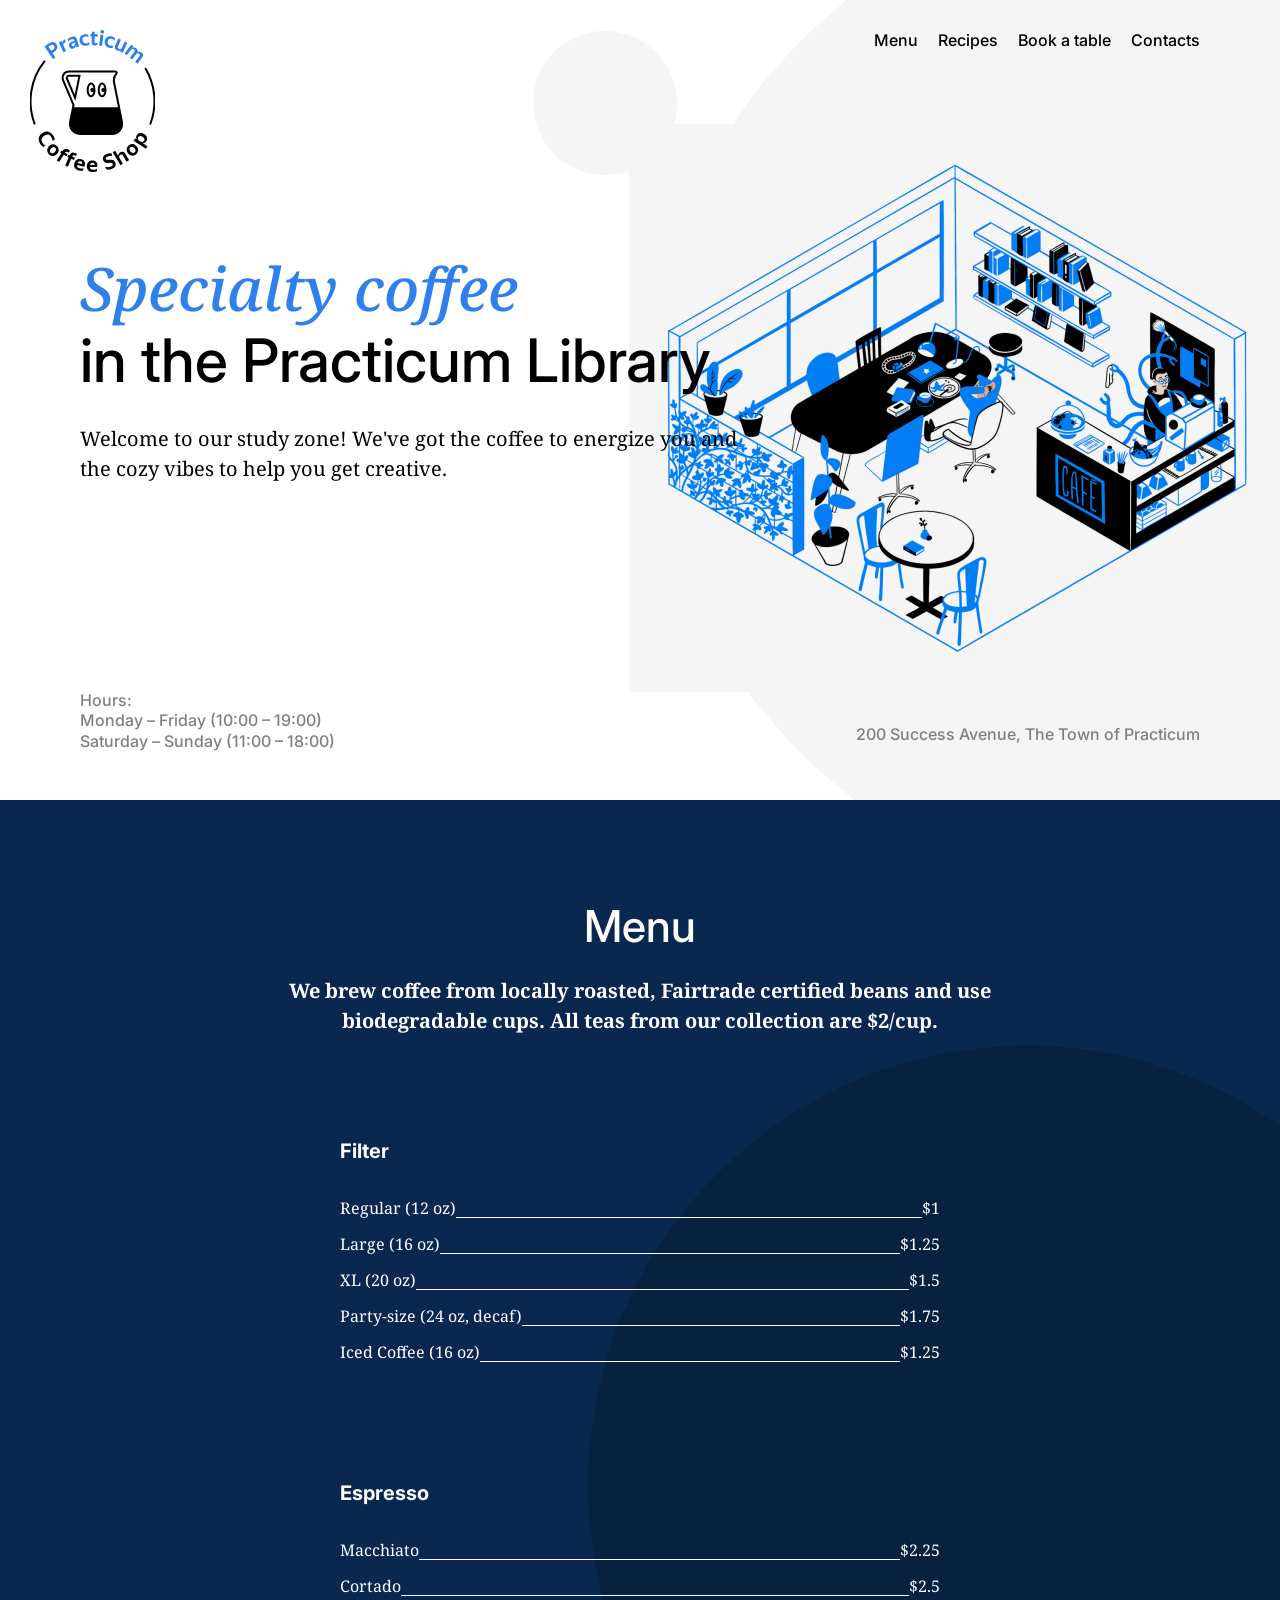
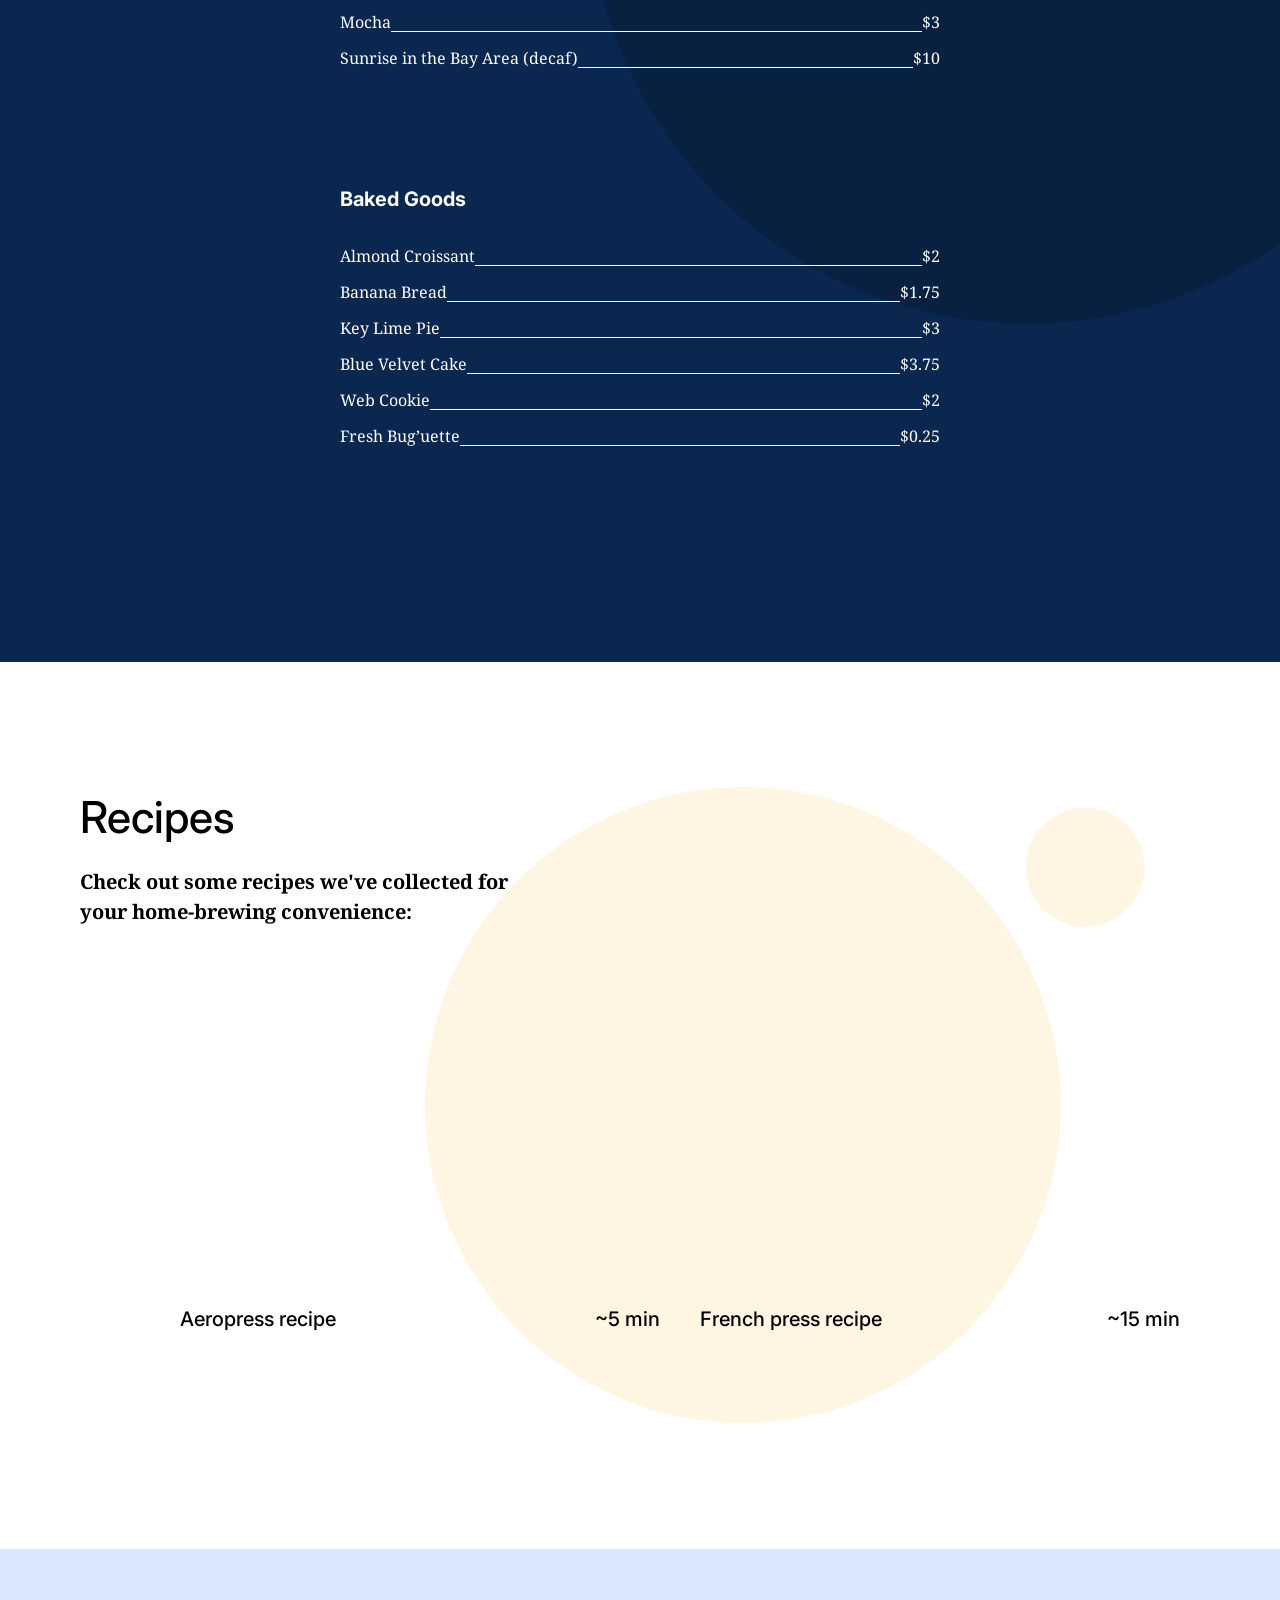
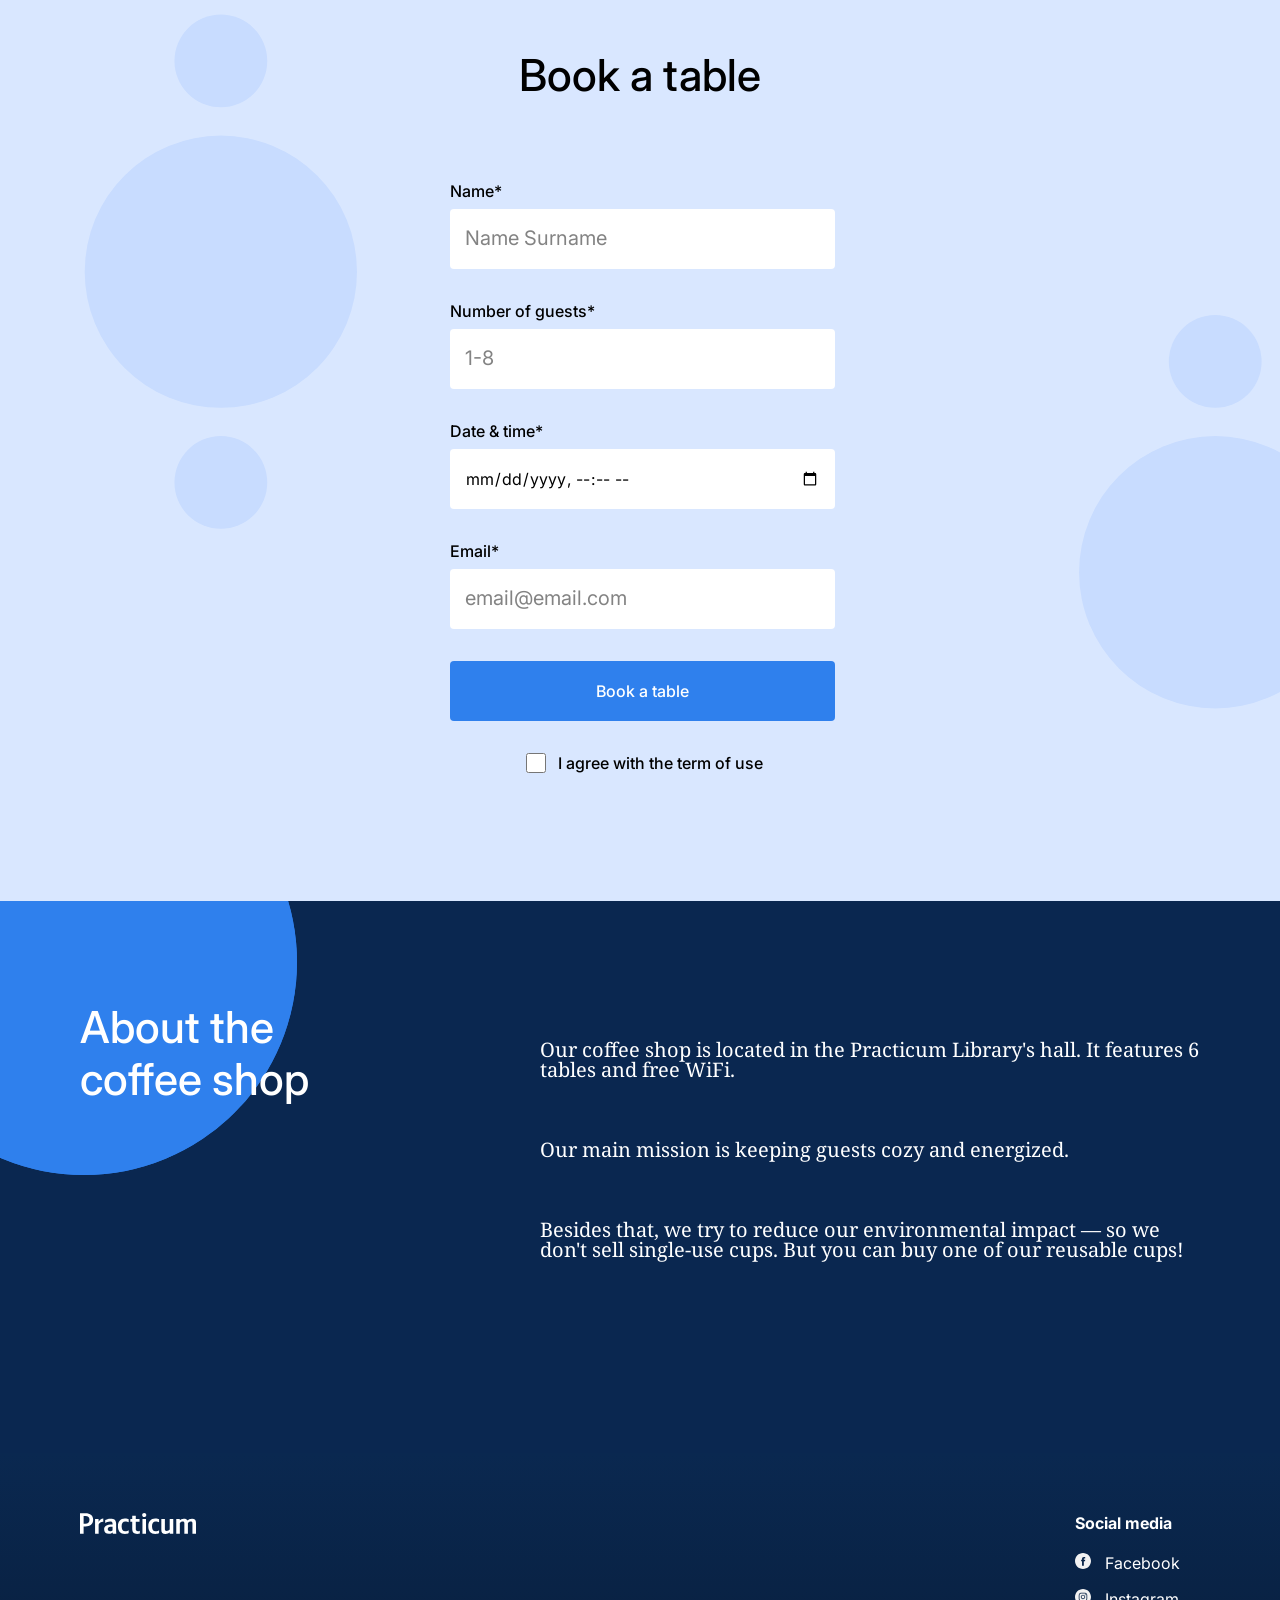
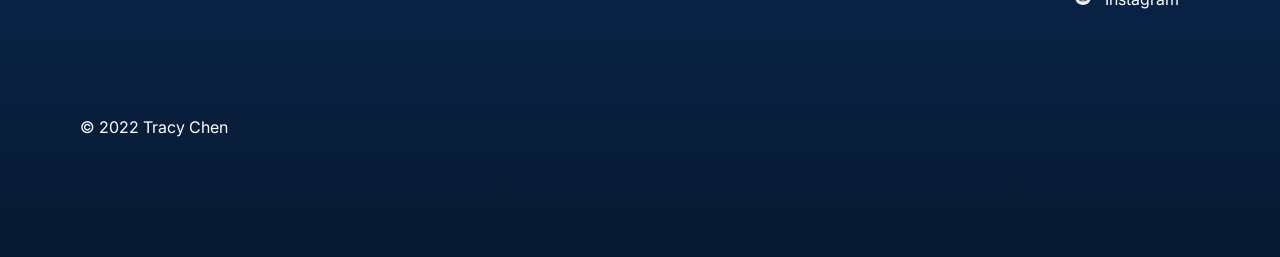
==== commit ae0e83ca: "Fixed form-fieldset tag & css" ====
--- a/index.html
+++ b/index.html
@@ -138,7 +138,7 @@
                     <h1 class="reservation__title">
                         Book a table
                     </h1>
-                    <form class="reservation__form">
+                    <form class="form reservation__form">
                         <fieldset class="form__fieldset">
                             <label for="name" class="form__label">Name*</label>
                             <input 
@@ -148,8 +148,6 @@
                             id="name"
                             required
                             >
-                        </fieldset>
-                        <fieldset class="form__fieldset">
                             <label for="number-of-guests" class="form__label">Number of guests*</label>
                             <input
                             type="number" 
@@ -160,8 +158,6 @@
                             max="8"
                             required
                             >
-                        </fieldset>
-                        <fieldset class="form__fieldset">
                             <label for="datetime" class="form__label">Date & time*</label>
                             <input 
                             type="datetime-local" 
@@ -169,8 +165,6 @@
                             id="datetime" 
                             required
                             >
-                        </fieldset>    
-                        <fieldset class="form__fieldset">
                             <label for="email" class="form__label">Email*</label>
                             <input 
                             type="email" 
@@ -179,11 +173,8 @@
                             id="email" 
                             required
                             >
-                        </fieldset>   
-                        <fieldset class="form__fieldset">
                             <button 
                             type="submit" class="form__button">Book a table</button>
-                        </fieldset>
                         <fieldset class="form__fieldset form__fieldset_alignment_center">
                             <input 
                             type="checkbox"
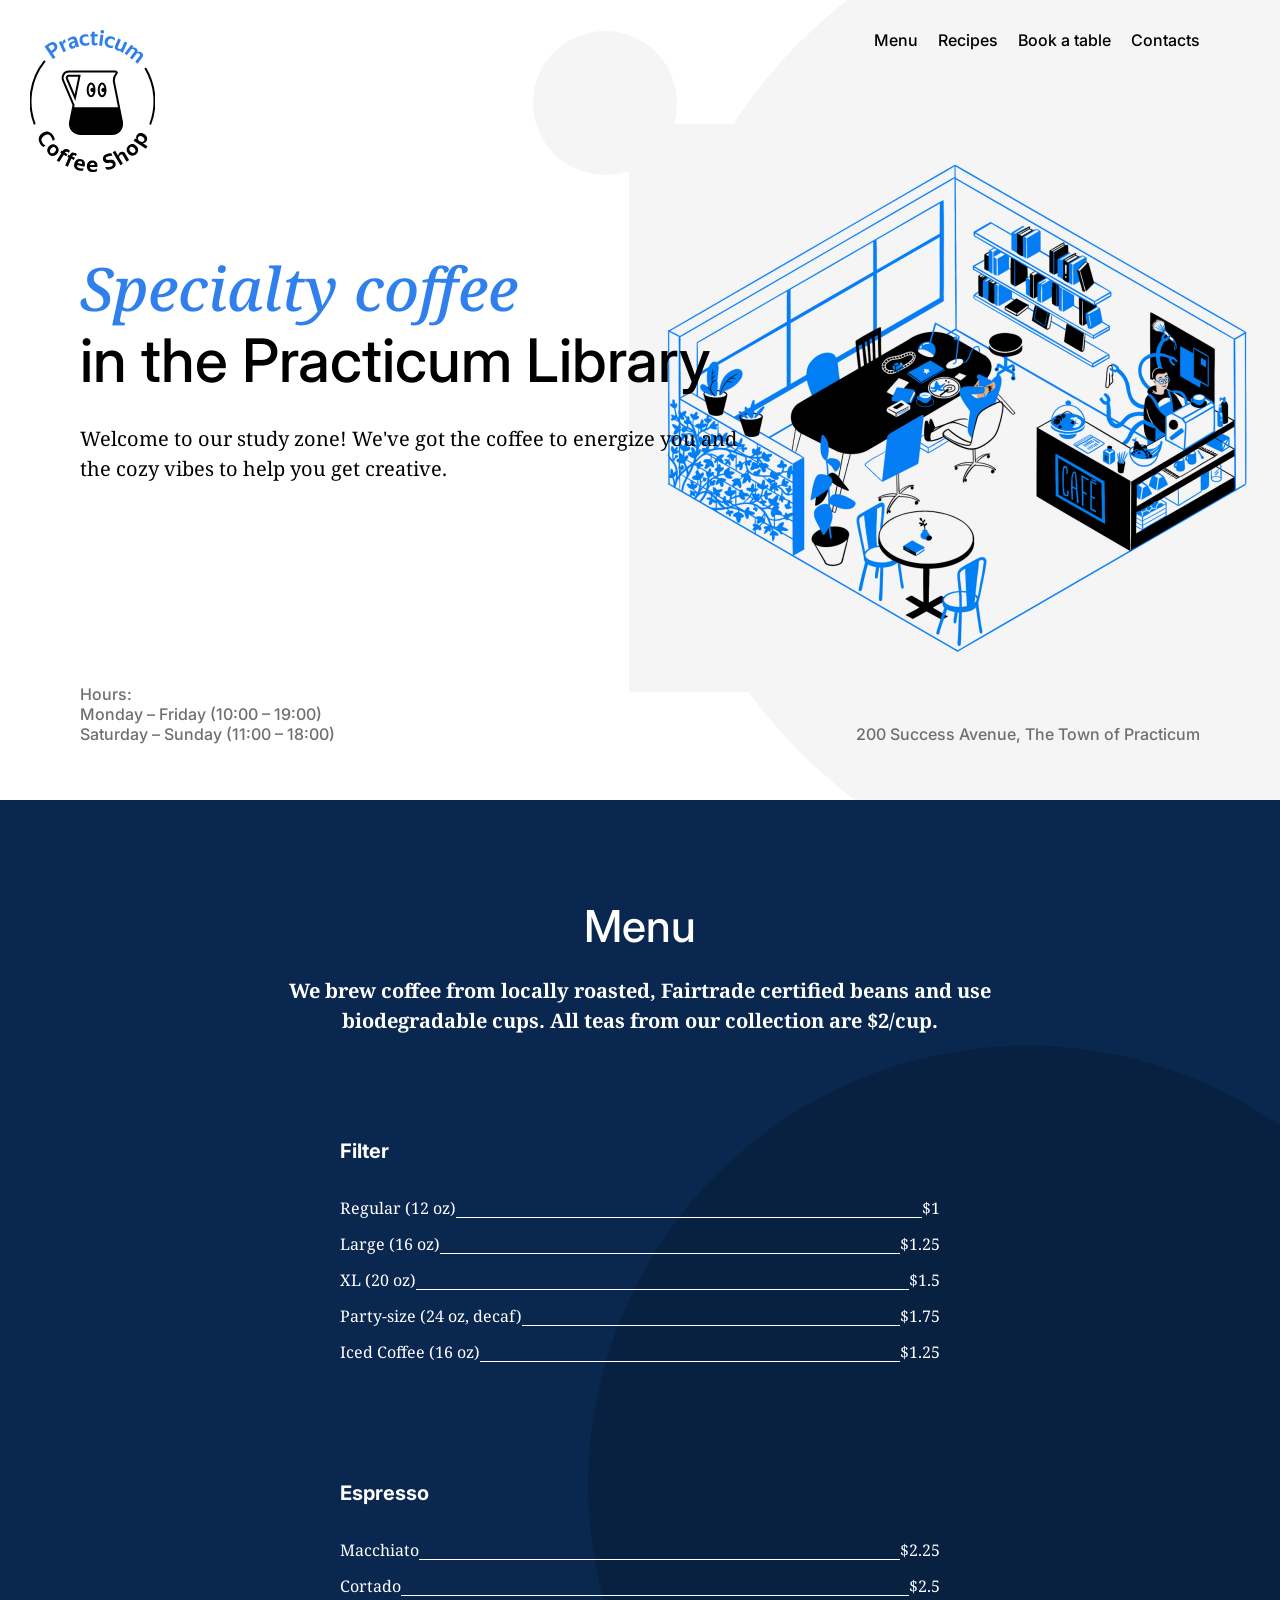
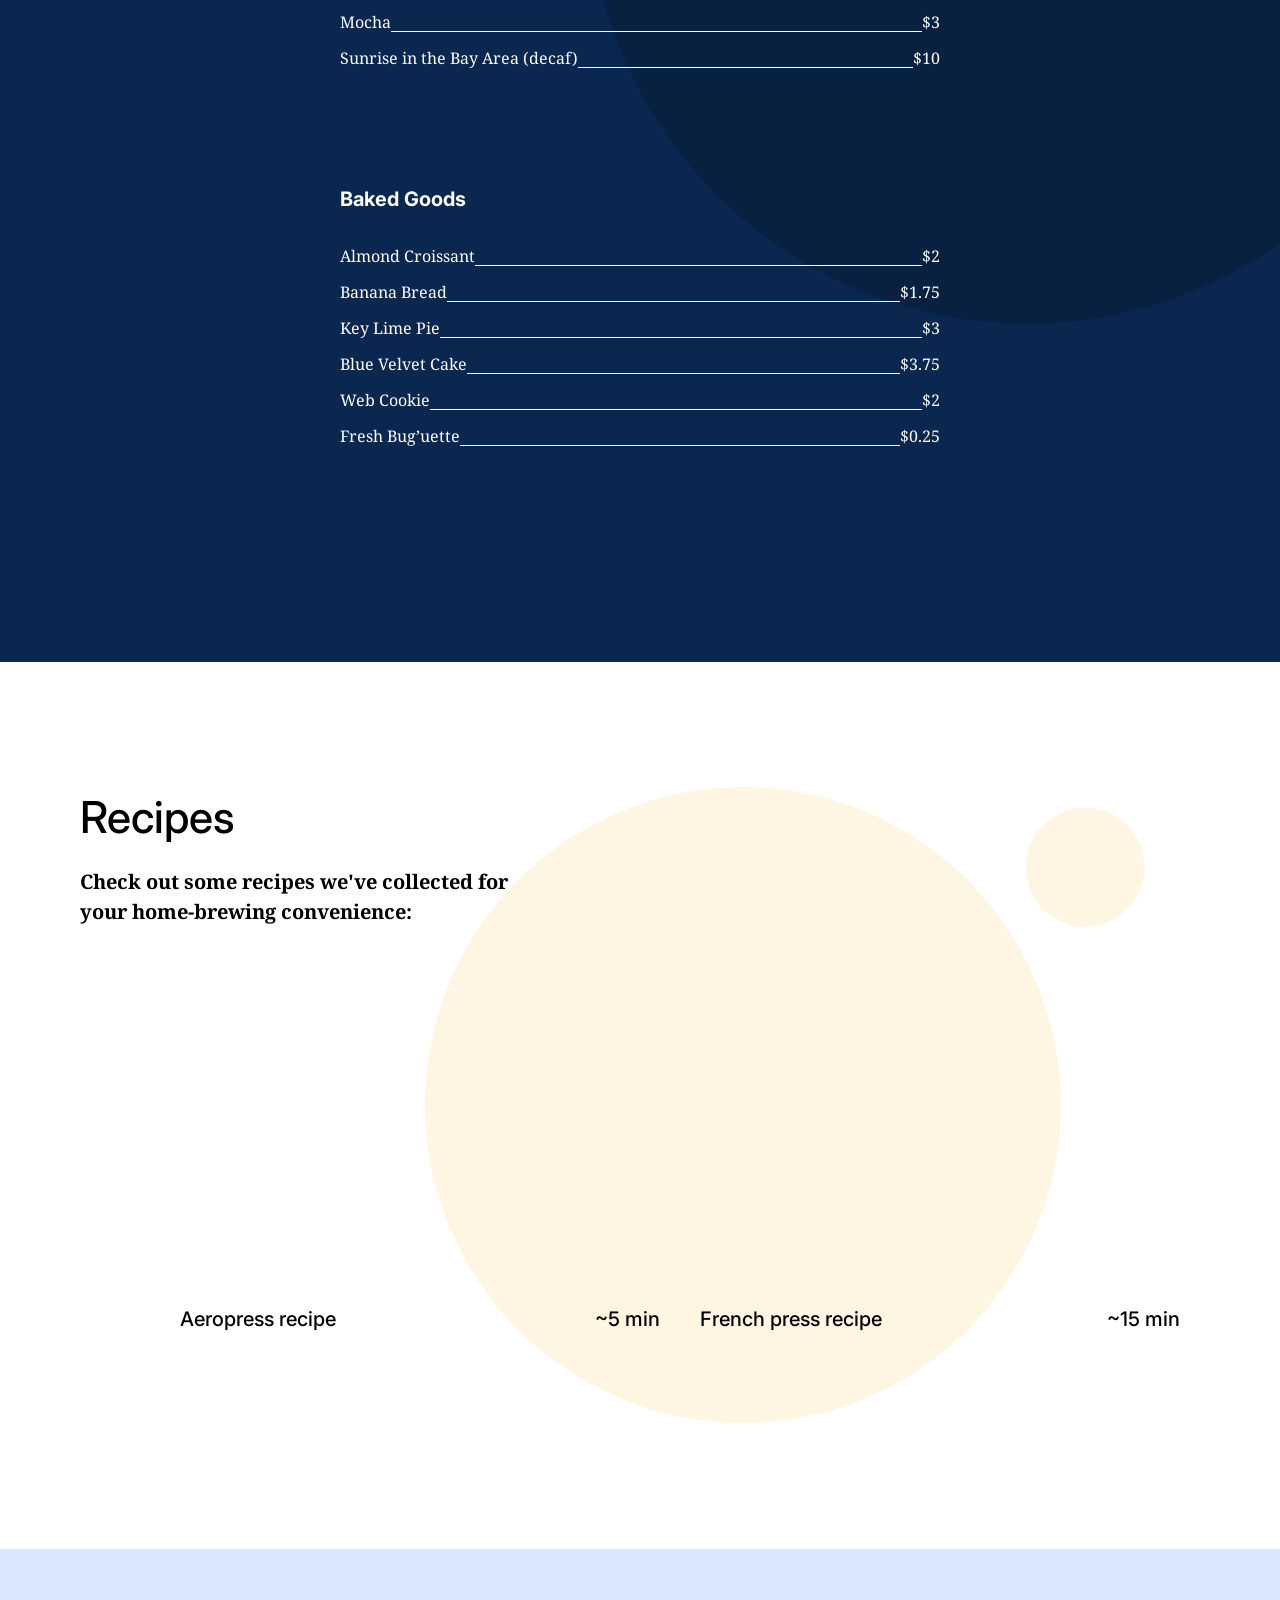
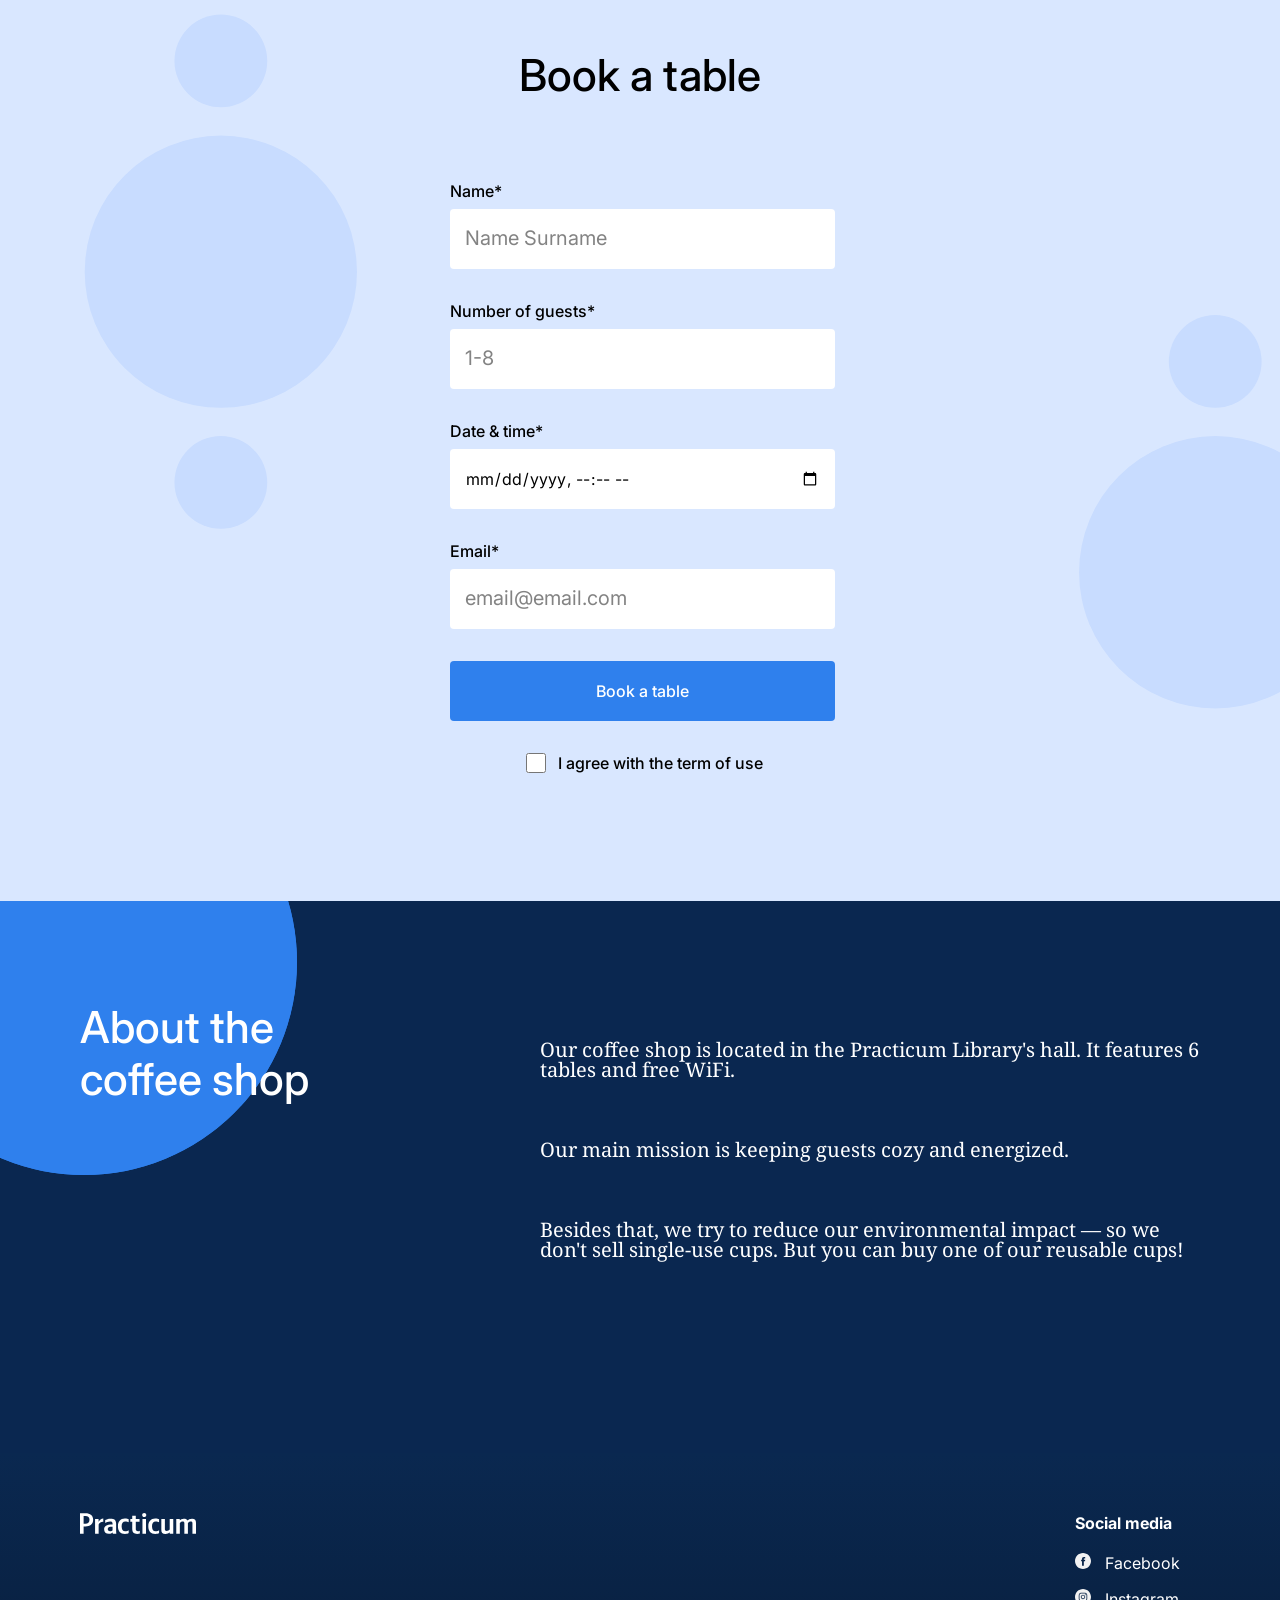
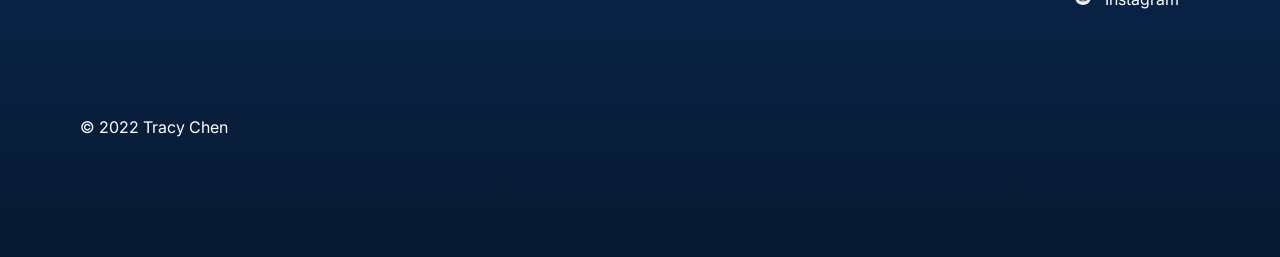
==== commit 437780e6: "Fixed header footer styles" ====
--- a/index.html
+++ b/index.html
@@ -53,11 +53,11 @@
                   class="header__image"
                 >
                 <div class="header__paragraphs">
-                    <div class="header__paragraph header__paragraph_content_hours">
-                        <p>Hours:</p>
-                        <p>Monday – Friday (10:00 – 19:00)</p>
-                        <p>Saturday – Sunday (11:00 – 18:00)</p>
-                    </div>
+                    <ul class="header__paragraph header__paragraph_content_hours">
+                        <li class="header__hours">Hours:</li>
+                        <li class="header__hours">Monday – Friday (10:00 – 19:00)</li>
+                        <li class="header__hours">Saturday – Sunday (11:00 – 18:00)</li>
+                    </ul>
                     <div class="header__paragraph header__paragraph_content_address">
                         <p>
                             200 Success Avenue, The Town of Practicum
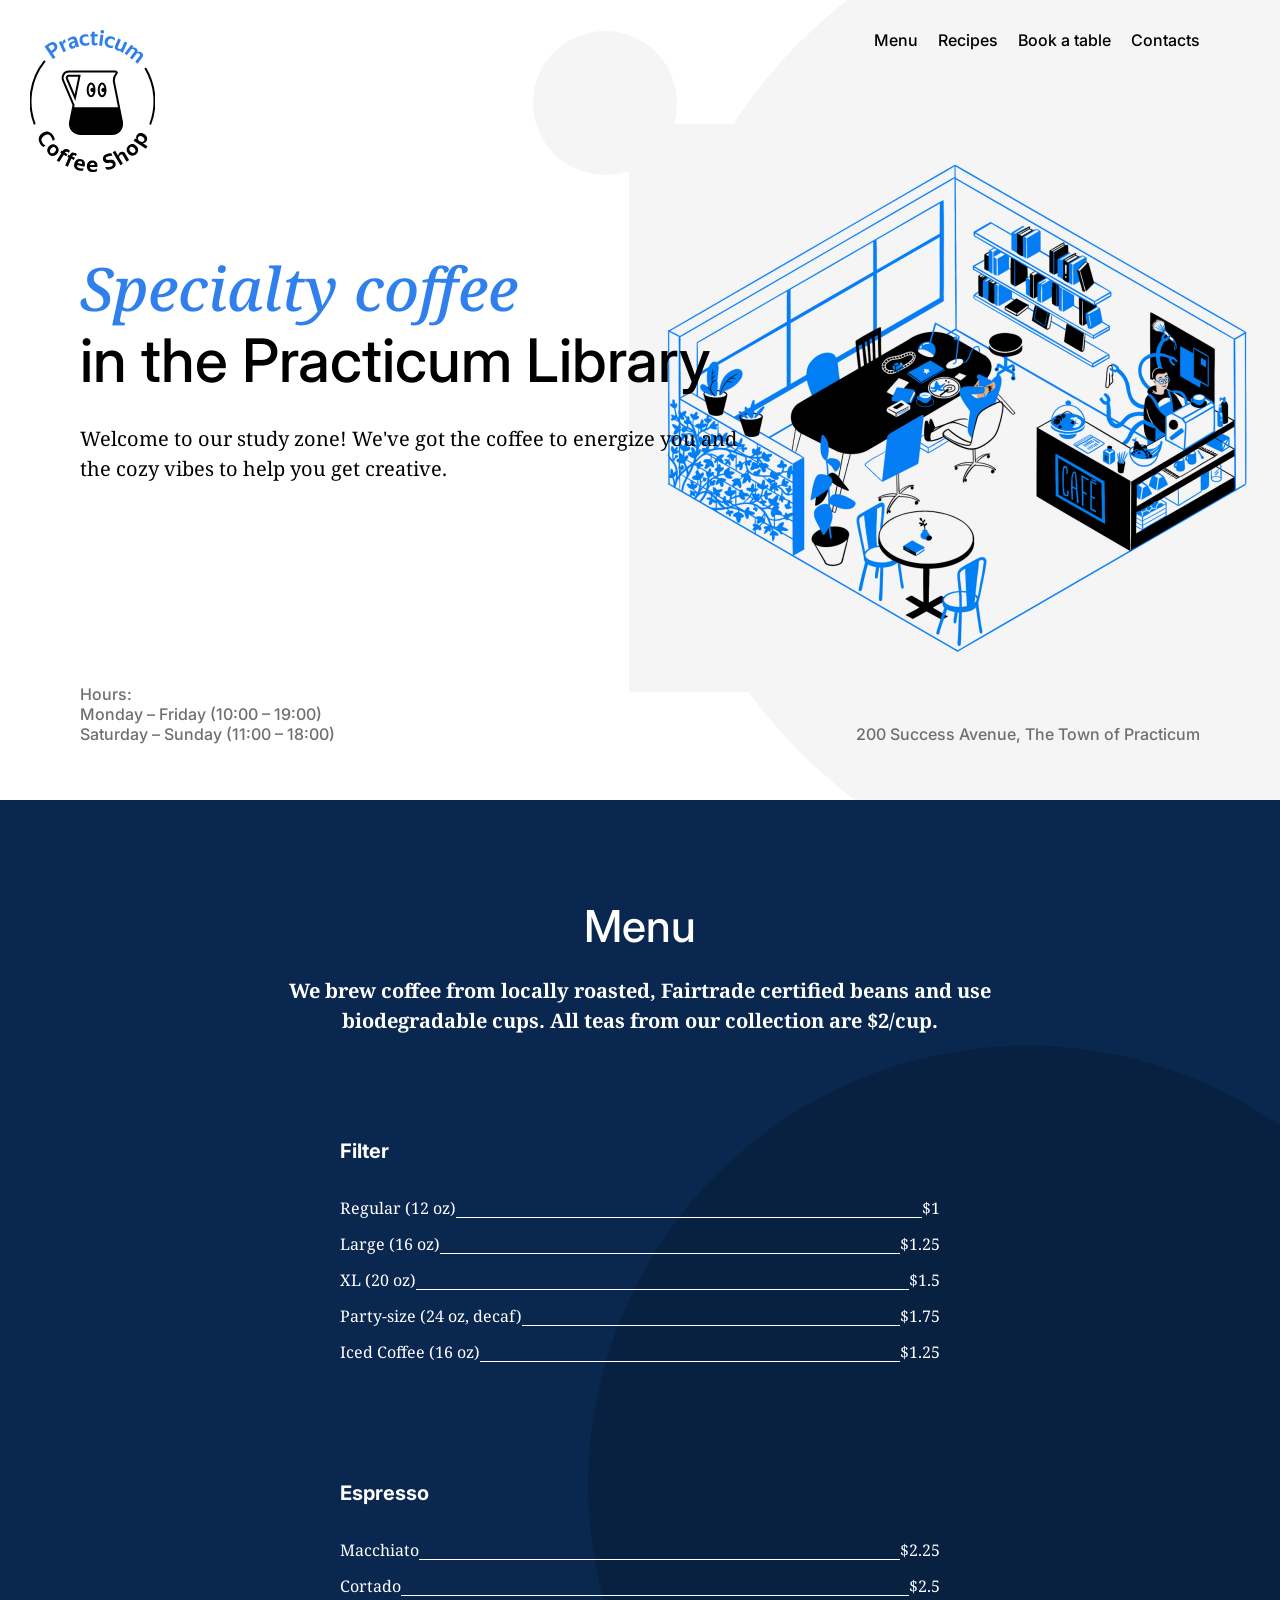
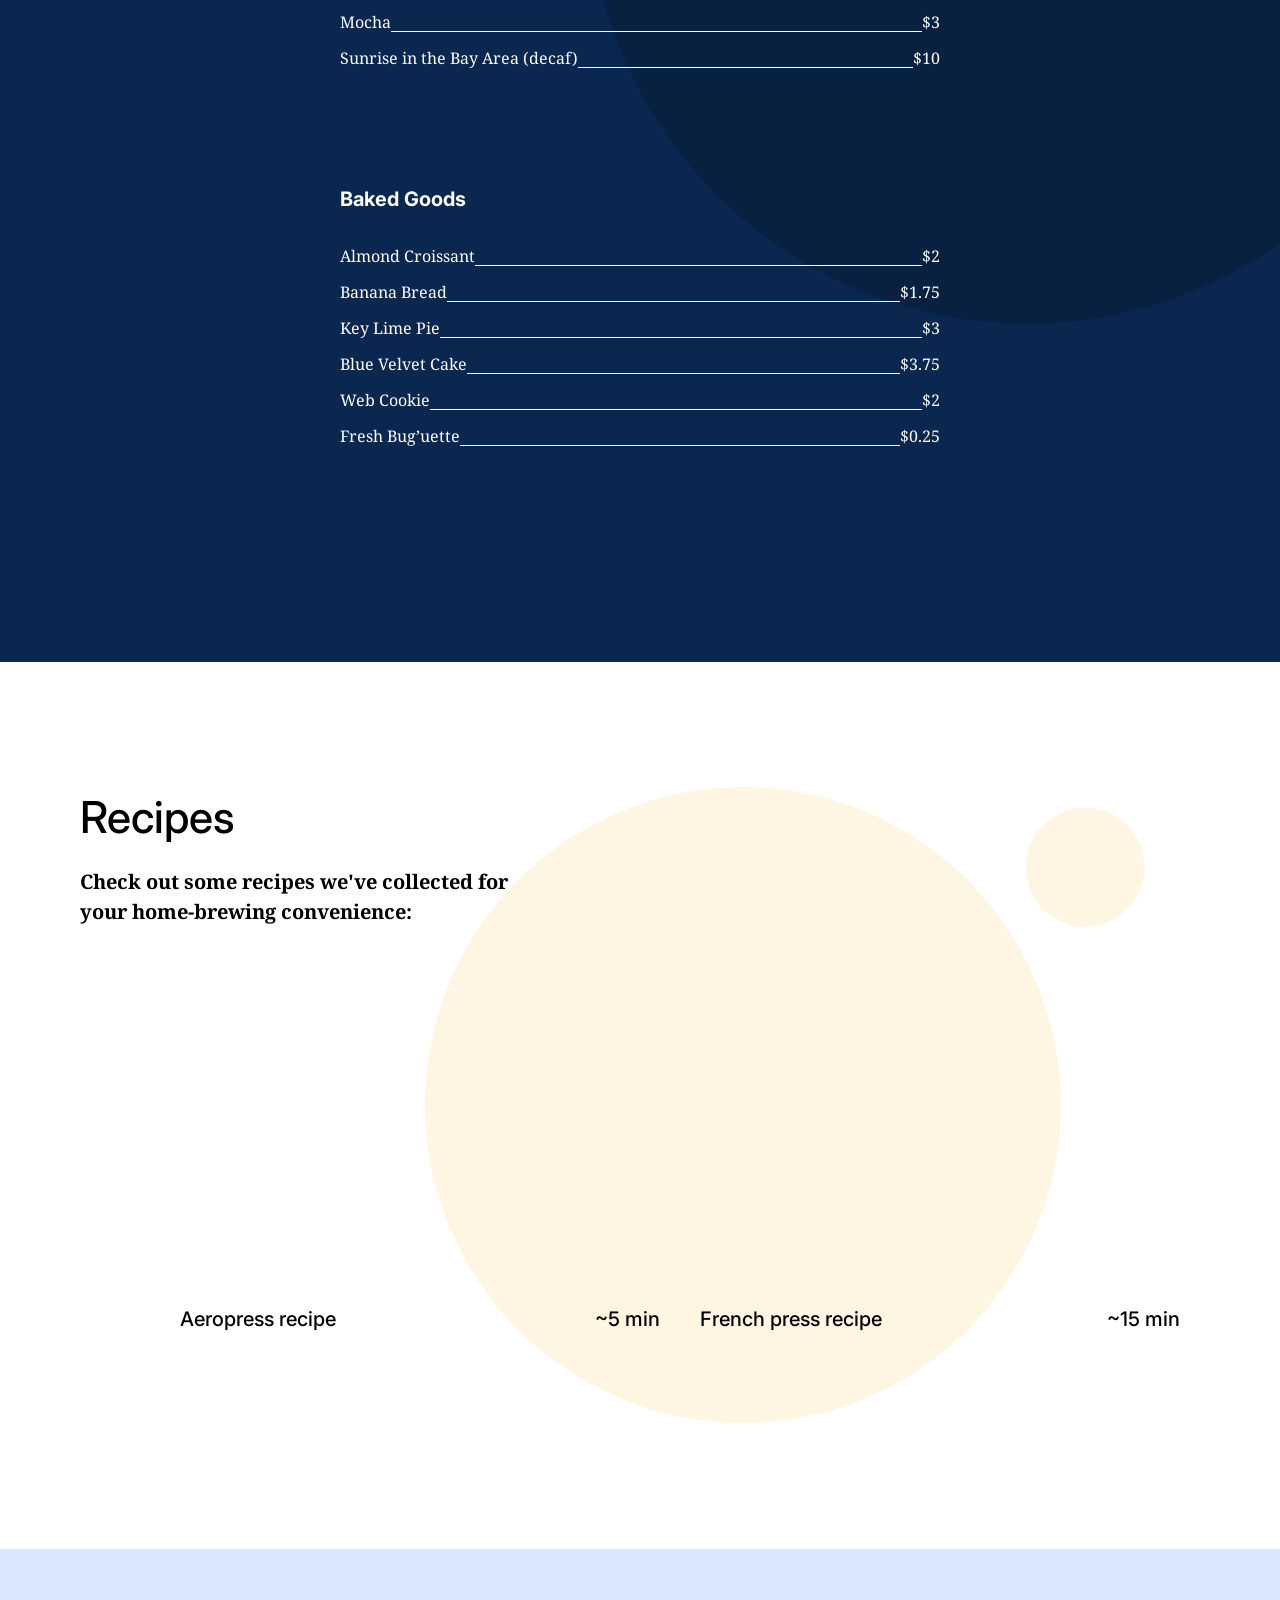
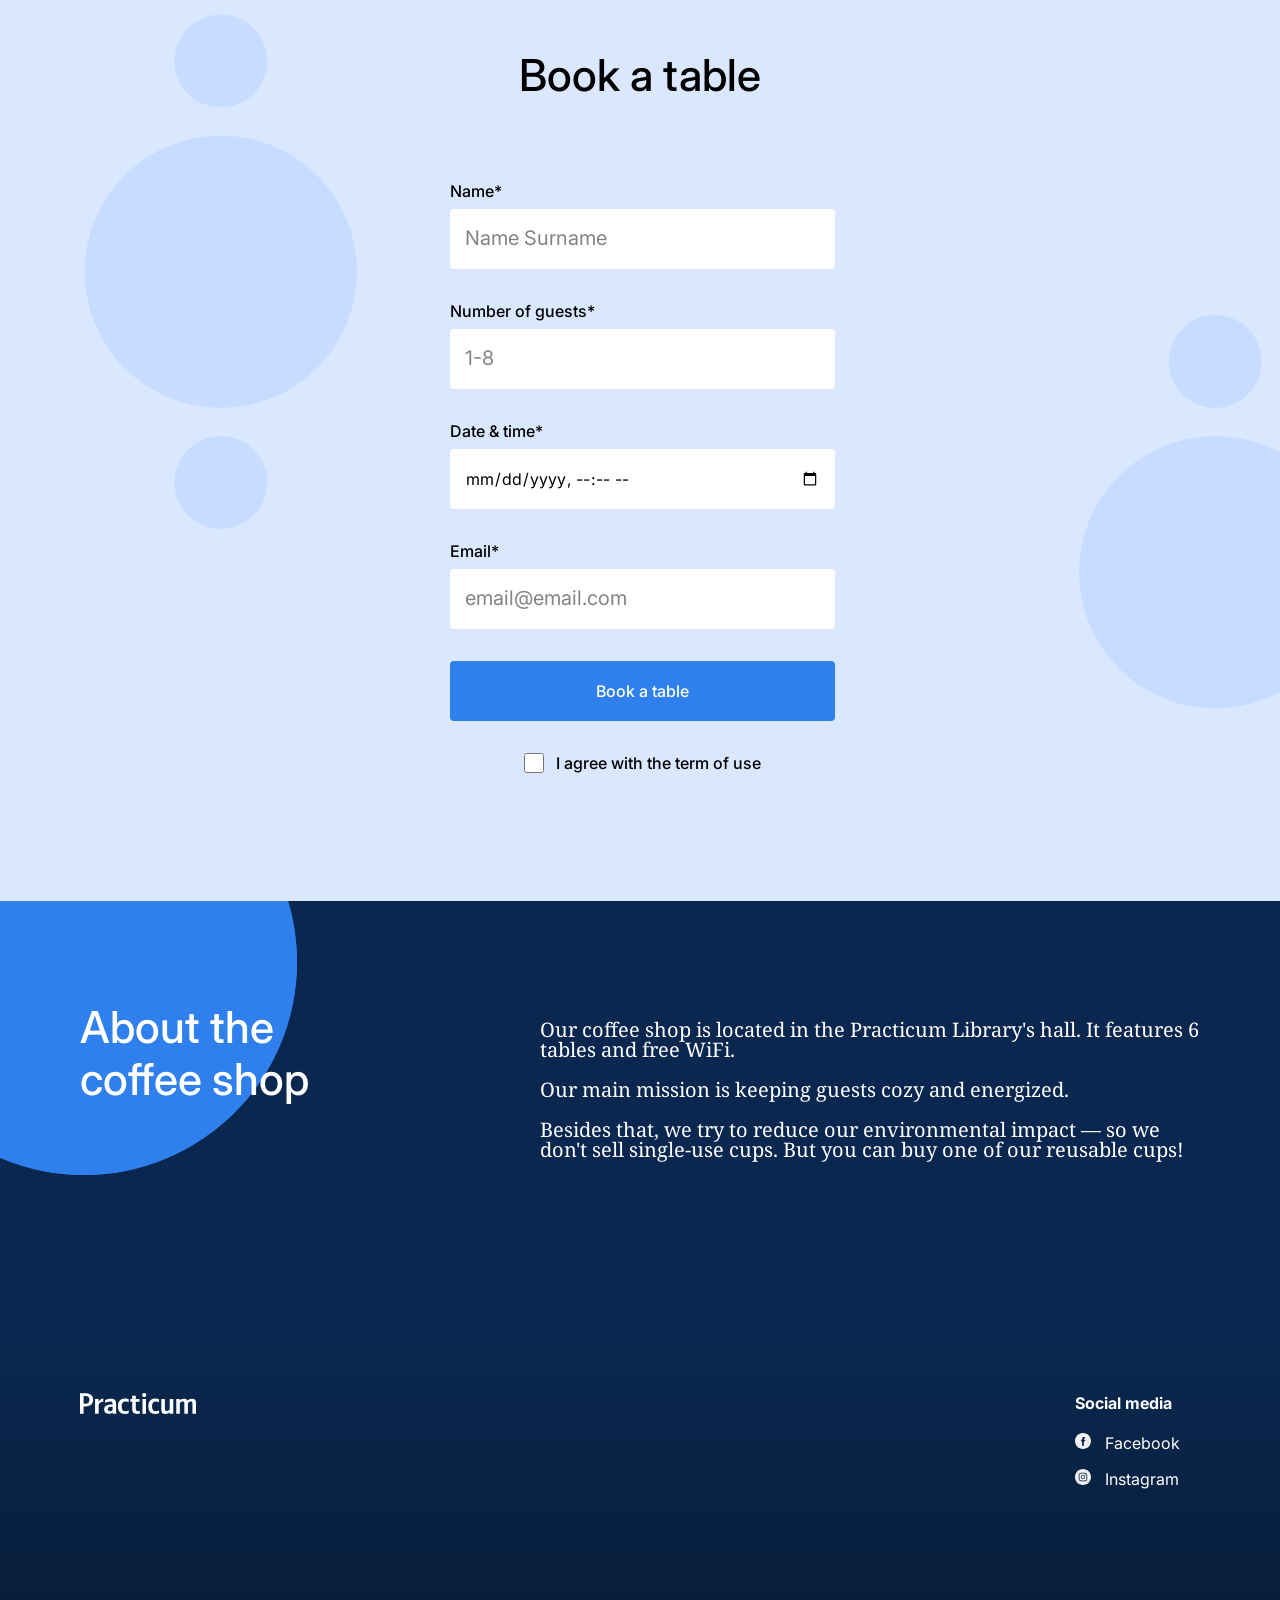
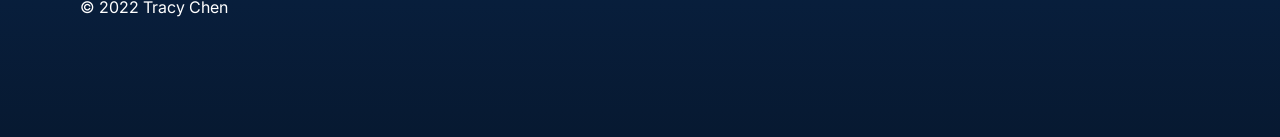
==== commit 4e8c4c2a: "Added missing closing tag" ====
--- a/index.html
+++ b/index.html
@@ -175,6 +175,7 @@
                             >
                             <button 
                             type="submit" class="form__button">Book a table</button>
+                        </fieldset>
                         <fieldset class="form__fieldset form__fieldset_alignment_center">
                             <input 
                             type="checkbox"
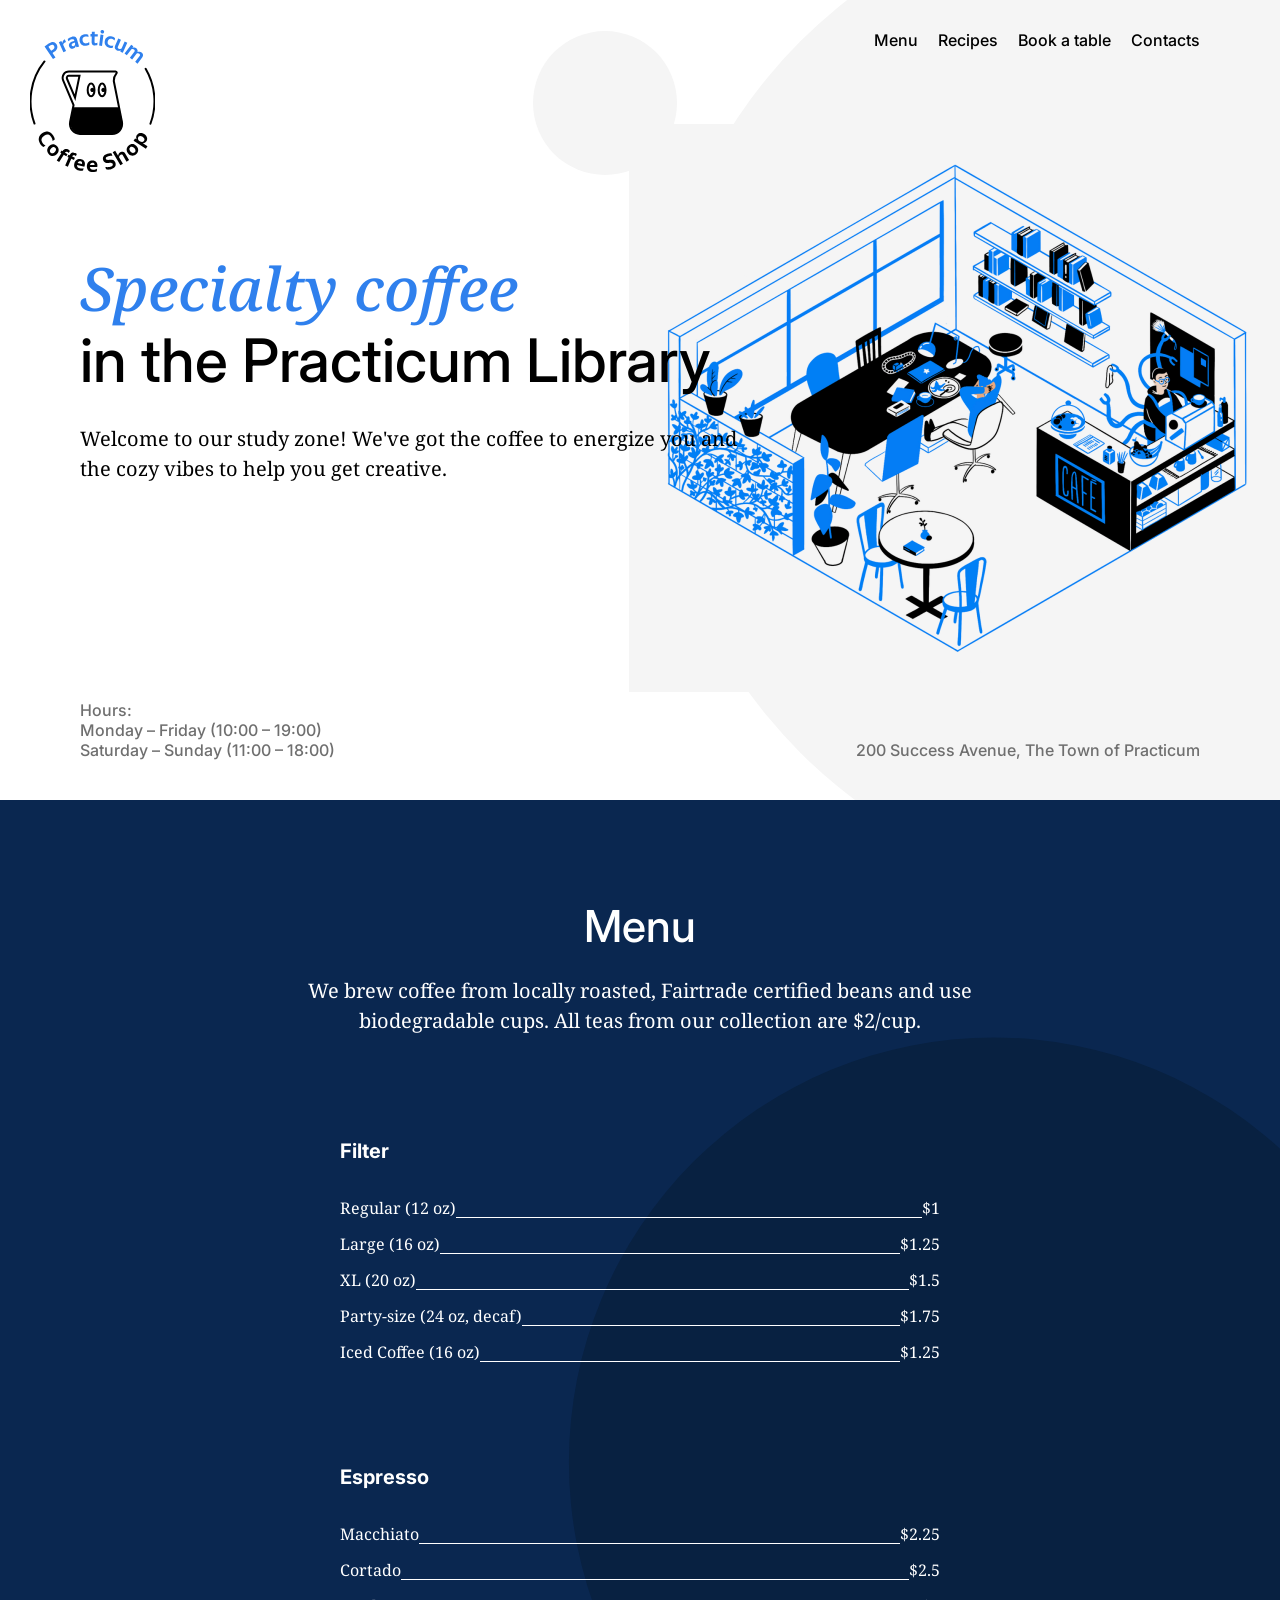
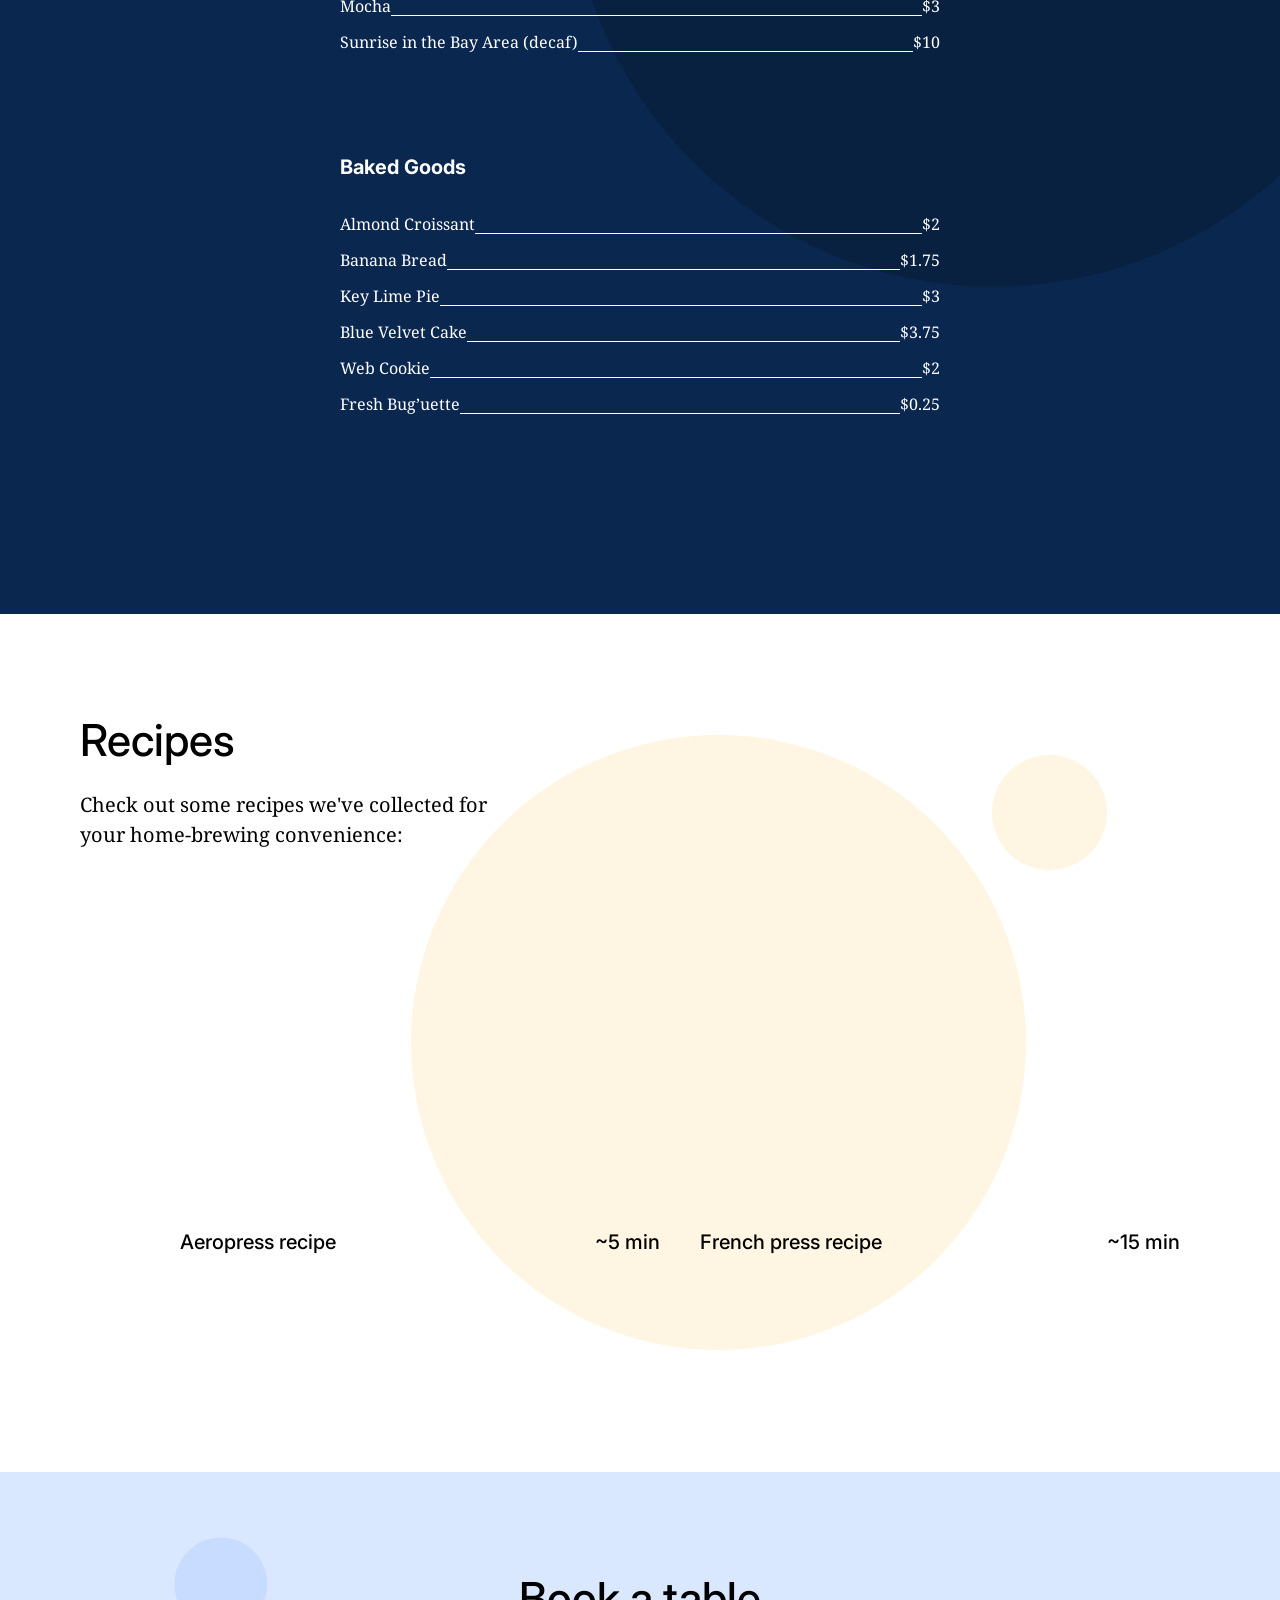
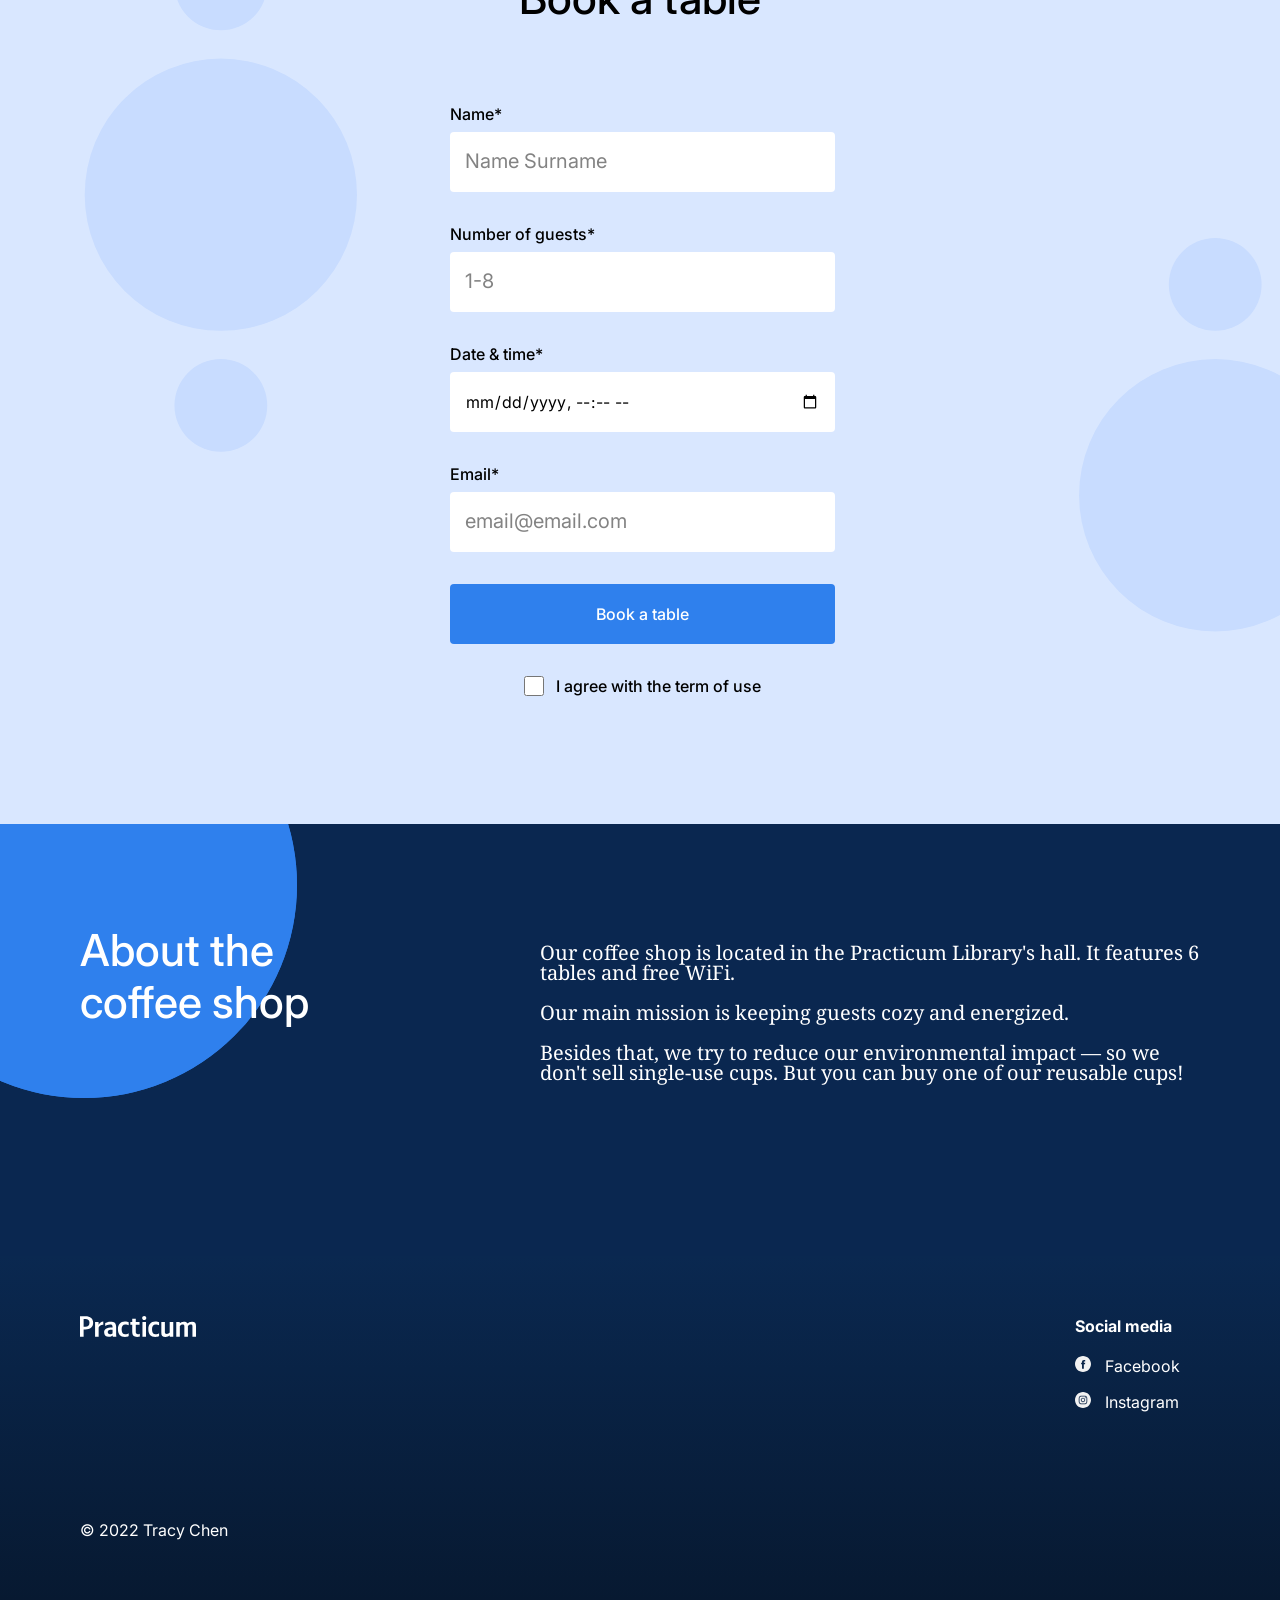
==== commit eabfd4ea: "Resetted vertical margins for multiple elements across the project" ====
--- a/index.html
+++ b/index.html
@@ -54,12 +54,12 @@
                 >
                 <div class="header__paragraphs">
                     <ul class="header__paragraph header__paragraph_content_hours">
-                        <li class="header__hours">Hours:</li>
-                        <li class="header__hours">Monday – Friday (10:00 – 19:00)</li>
-                        <li class="header__hours">Saturday – Sunday (11:00 – 18:00)</li>
+                        <li>Hours:</li>
+                        <li>Monday – Friday (10:00 – 19:00)</li>
+                        <li>Saturday – Sunday (11:00 – 18:00)</li>
                     </ul>
                     <div class="header__paragraph header__paragraph_content_address">
-                        <p>
+                        <p class="header__address">
                             200 Success Avenue, The Town of Practicum
                         </p>
                     </div>
@@ -68,13 +68,13 @@
 
             <main class="content">
                 <section class="menu" id="menu-section">
-                    <h1 class="menu__title">
+                    <h2 class="menu__title">
                         Menu
-                    </h1>
-                    <h2 class="menu__subtitle">
+                    </h2>
+                    <h3 class="menu__subtitle">
                         We brew coffee from locally roasted, Fairtrade certified beans and use biodegradable cups. 
                         All teas from our collection are $2/cup.
-                    </h2>
+                    </h3>
                     <div class="menu__cards">
                         <div class="card">
                             <h4 class="card__title">Filter</h4>
@@ -110,22 +110,22 @@
                 </section>
 
                 <section class="recipes" id="recipes-section">
-                    <h1 class="recipes__title">
+                    <h2 class="recipes__title">
                         Recipes
-                    </h1>
-                    <h2 class="recipes__subtitle">
+                    </h2>
+                    <h3 class="recipes__subtitle">
                         Check out some recipes we've collected for your home-brewing convenience:
-                    </h2>
+                    </h3>
                     <div class="recipes__videos">
                         <div class="recipes__iframe">
-                            <iframe class="recipes__iframe_video" src="https://www.youtube.com/embed/j6VlT_jUVPc" title="YouTube video player" allow="accelerometer; autoplay; clipboard-write; encrypted-media; gyroscope; picture-in-picture" allowfullscreen></iframe> 
+                            <iframe class="recipes__video" src="https://www.youtube.com/embed/j6VlT_jUVPc" title="YouTube video player" allow="accelerometer; autoplay; clipboard-write; encrypted-media; gyroscope; picture-in-picture" allowfullscreen></iframe> 
                             <h3 class="recipes__video-caption">
                                 <span>Aeropress recipe</span>
                                 <span>~5 min</span>
                             </h3>
                         </div>
                         <div class="recipes__iframe">
-                            <iframe class="recipes__iframe_video" src="https://www.youtube.com/embed/st571DYYTR8" title="YouTube video player" allow="accelerometer; autoplay; clipboard-write; encrypted-media; gyroscope; picture-in-picture" allowfullscreen></iframe>
+                            <iframe class="recipes__video" src="https://www.youtube.com/embed/st571DYYTR8" title="YouTube video player" allow="accelerometer; autoplay; clipboard-write; encrypted-media; gyroscope; picture-in-picture" allowfullscreen></iframe>
                             <h3 class="recipes__video-caption">
                                 <span>French press recipe</span>
                                 <span>~15 min</span>
@@ -135,9 +135,9 @@
                 </section>
 
                 <section class="reservation" id="booking-section">
-                    <h1 class="reservation__title">
+                    <h2 class="reservation__title">
                         Book a table
-                    </h1>
+                    </h2>
                     <form class="form reservation__form">
                         <fieldset class="form__fieldset">
                             <label for="name" class="form__label">Name*</label>
@@ -189,9 +189,9 @@
                 </section>
 
                 <section class="about" id="contacts-section">
-                    <h1 class="about__title">
+                    <h2 class="about__title">
                         About the coffee shop
-                    </h1>
+                    </h2>
                     <div class="about__content">
                         <p class="about__paragraph">
                             Our coffee shop is located in the Practicum Library's hall. It features 6 tables and free WiFi.
